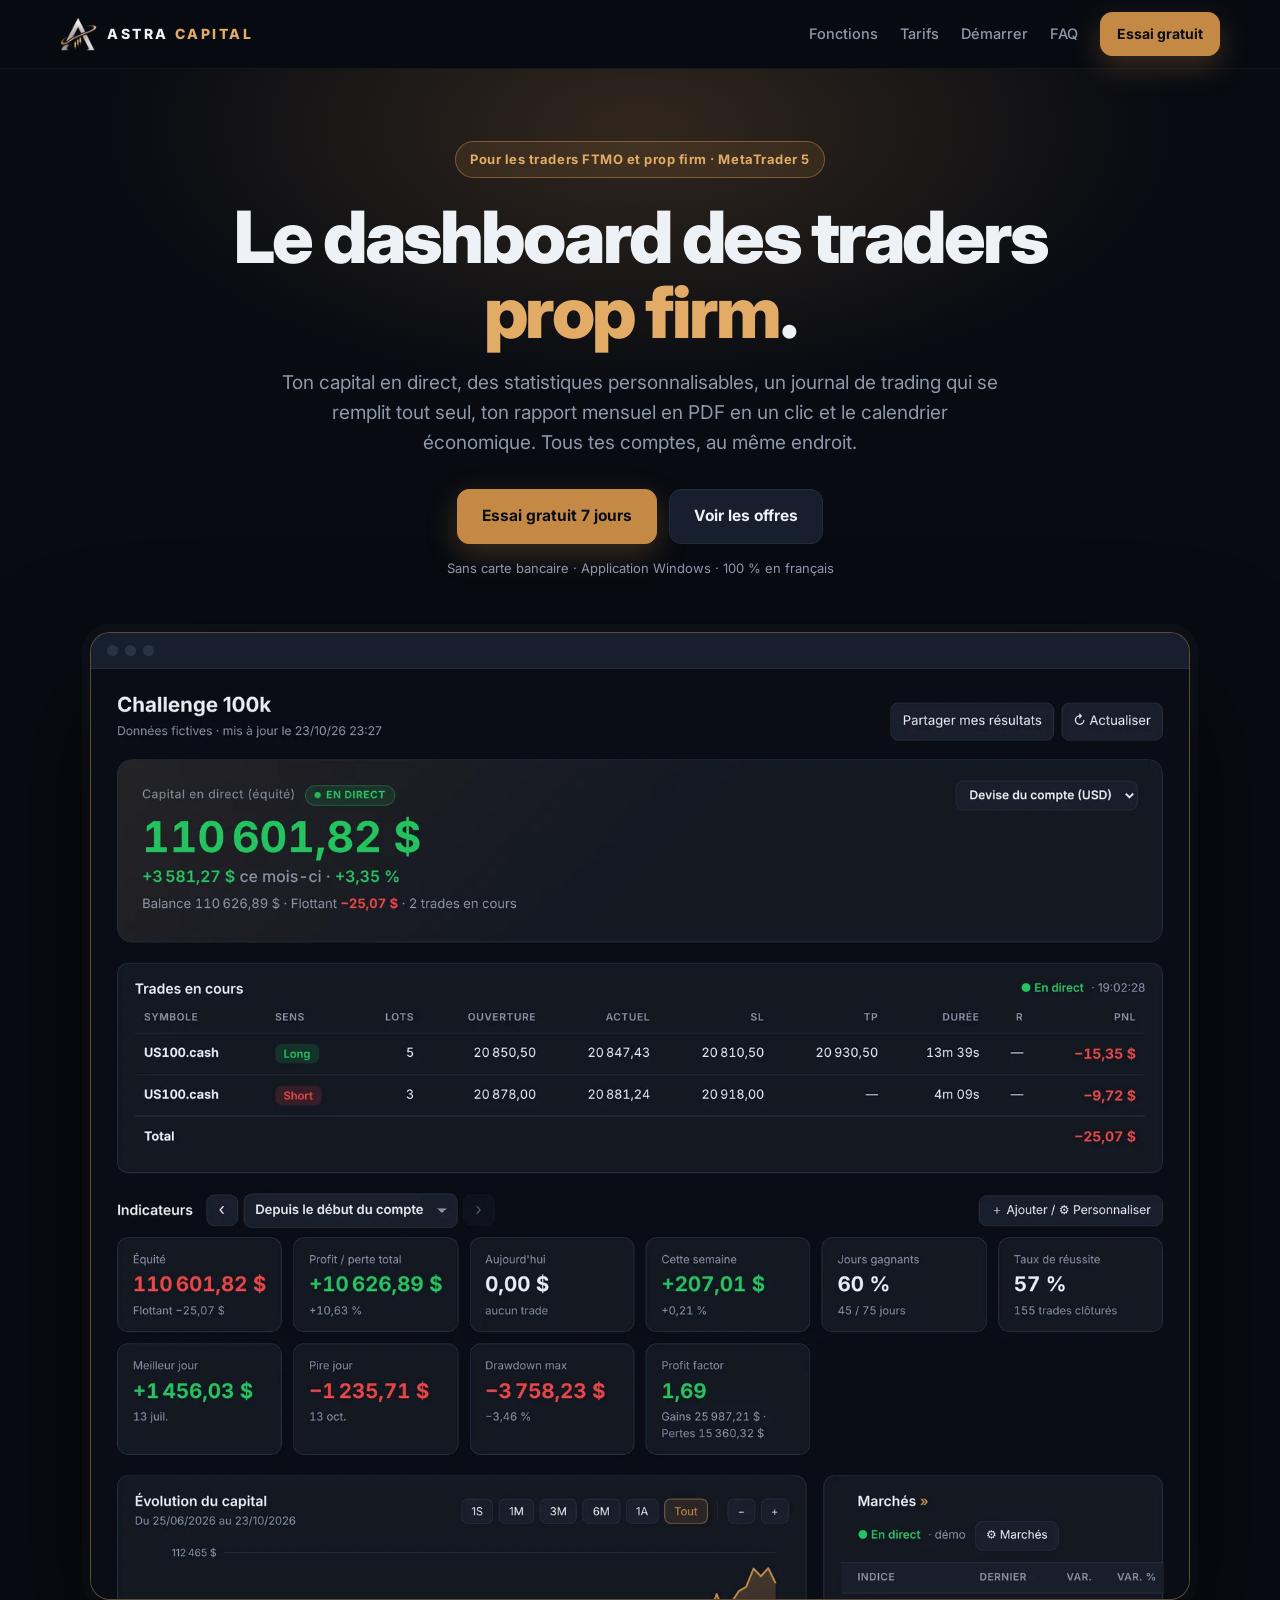
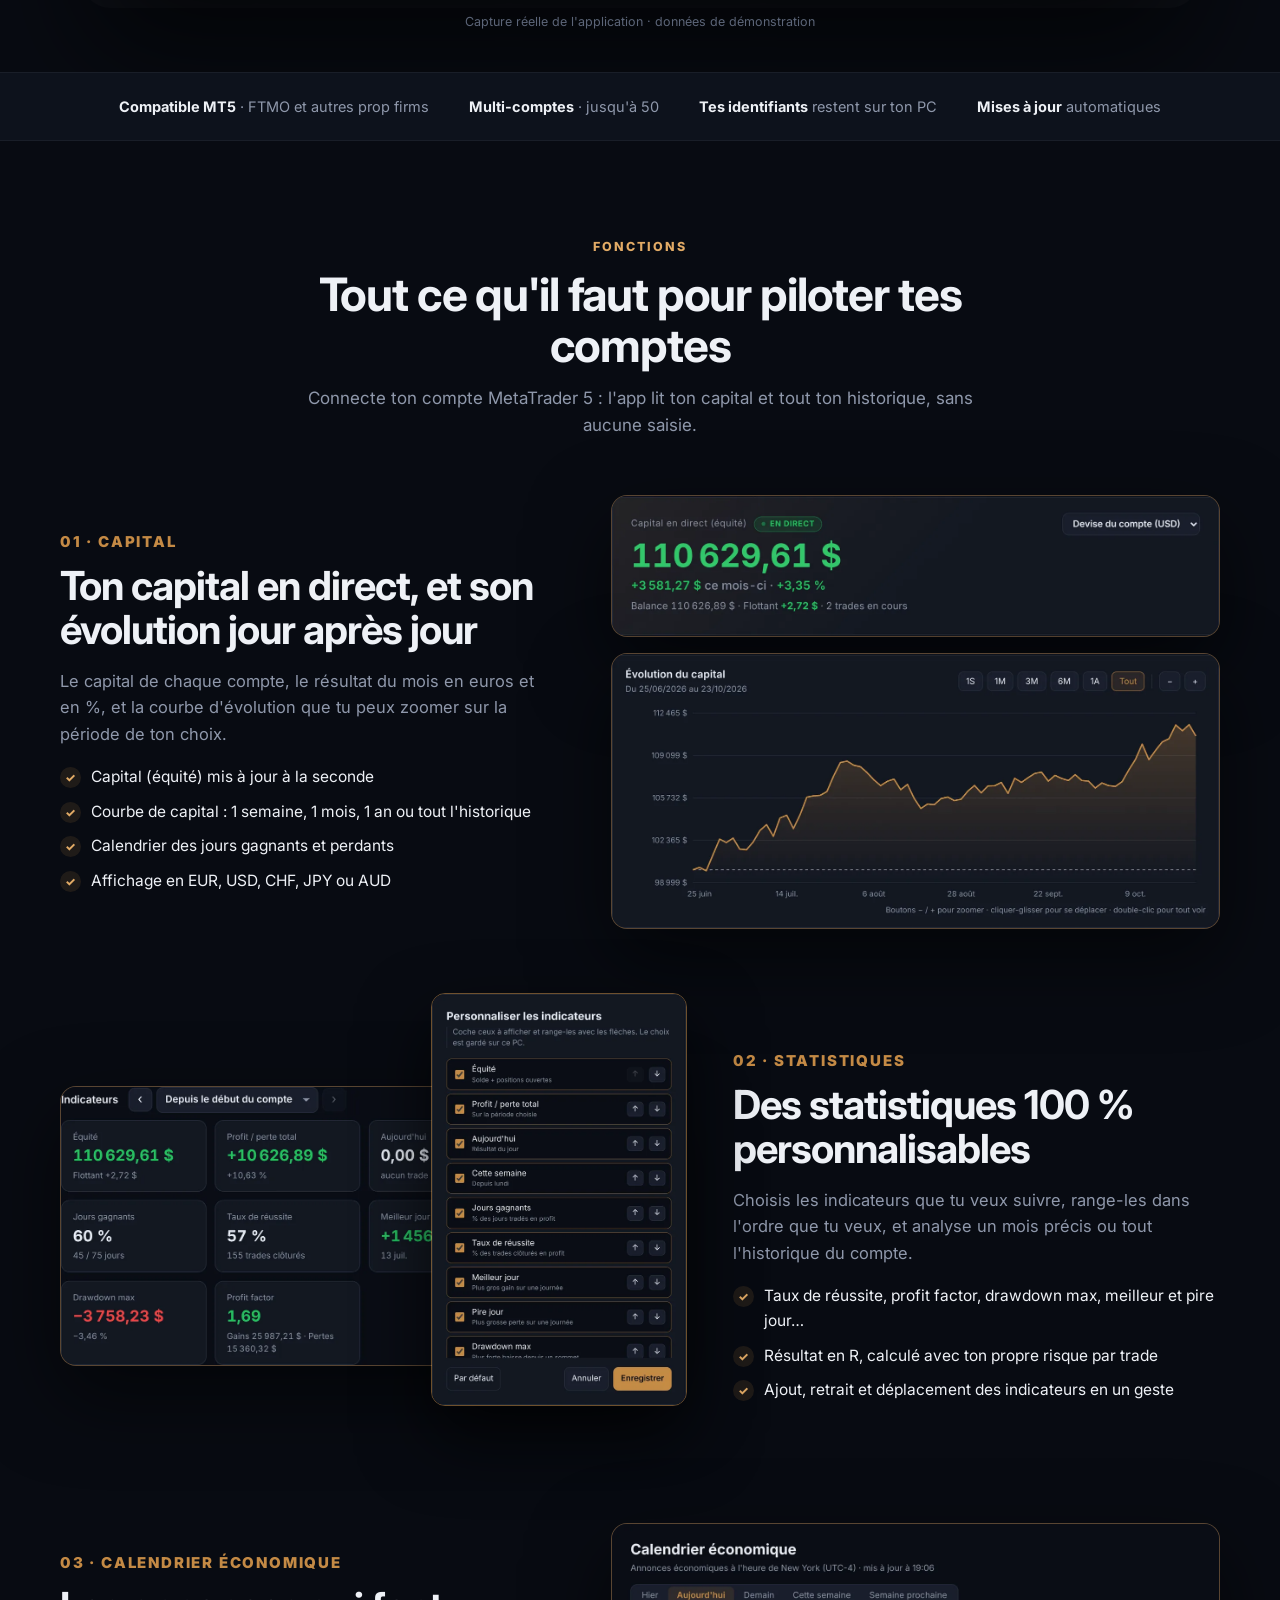
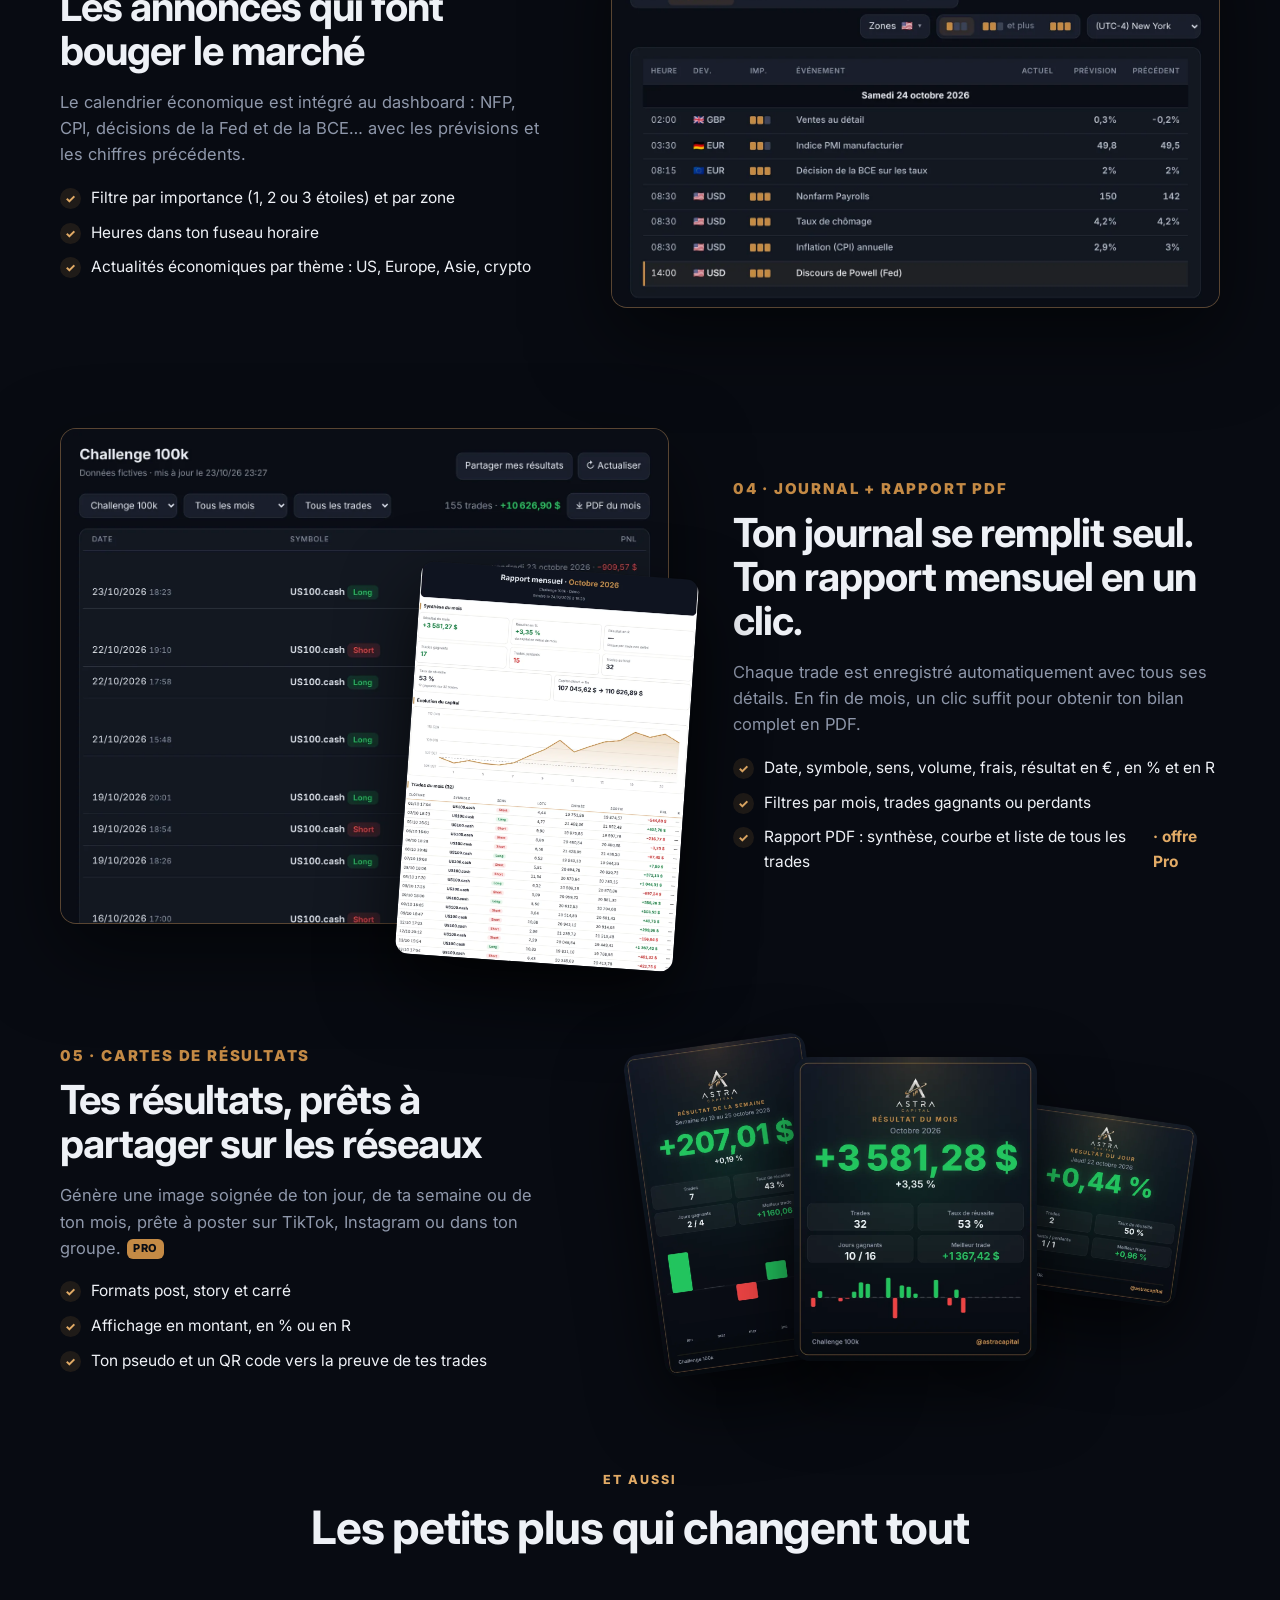
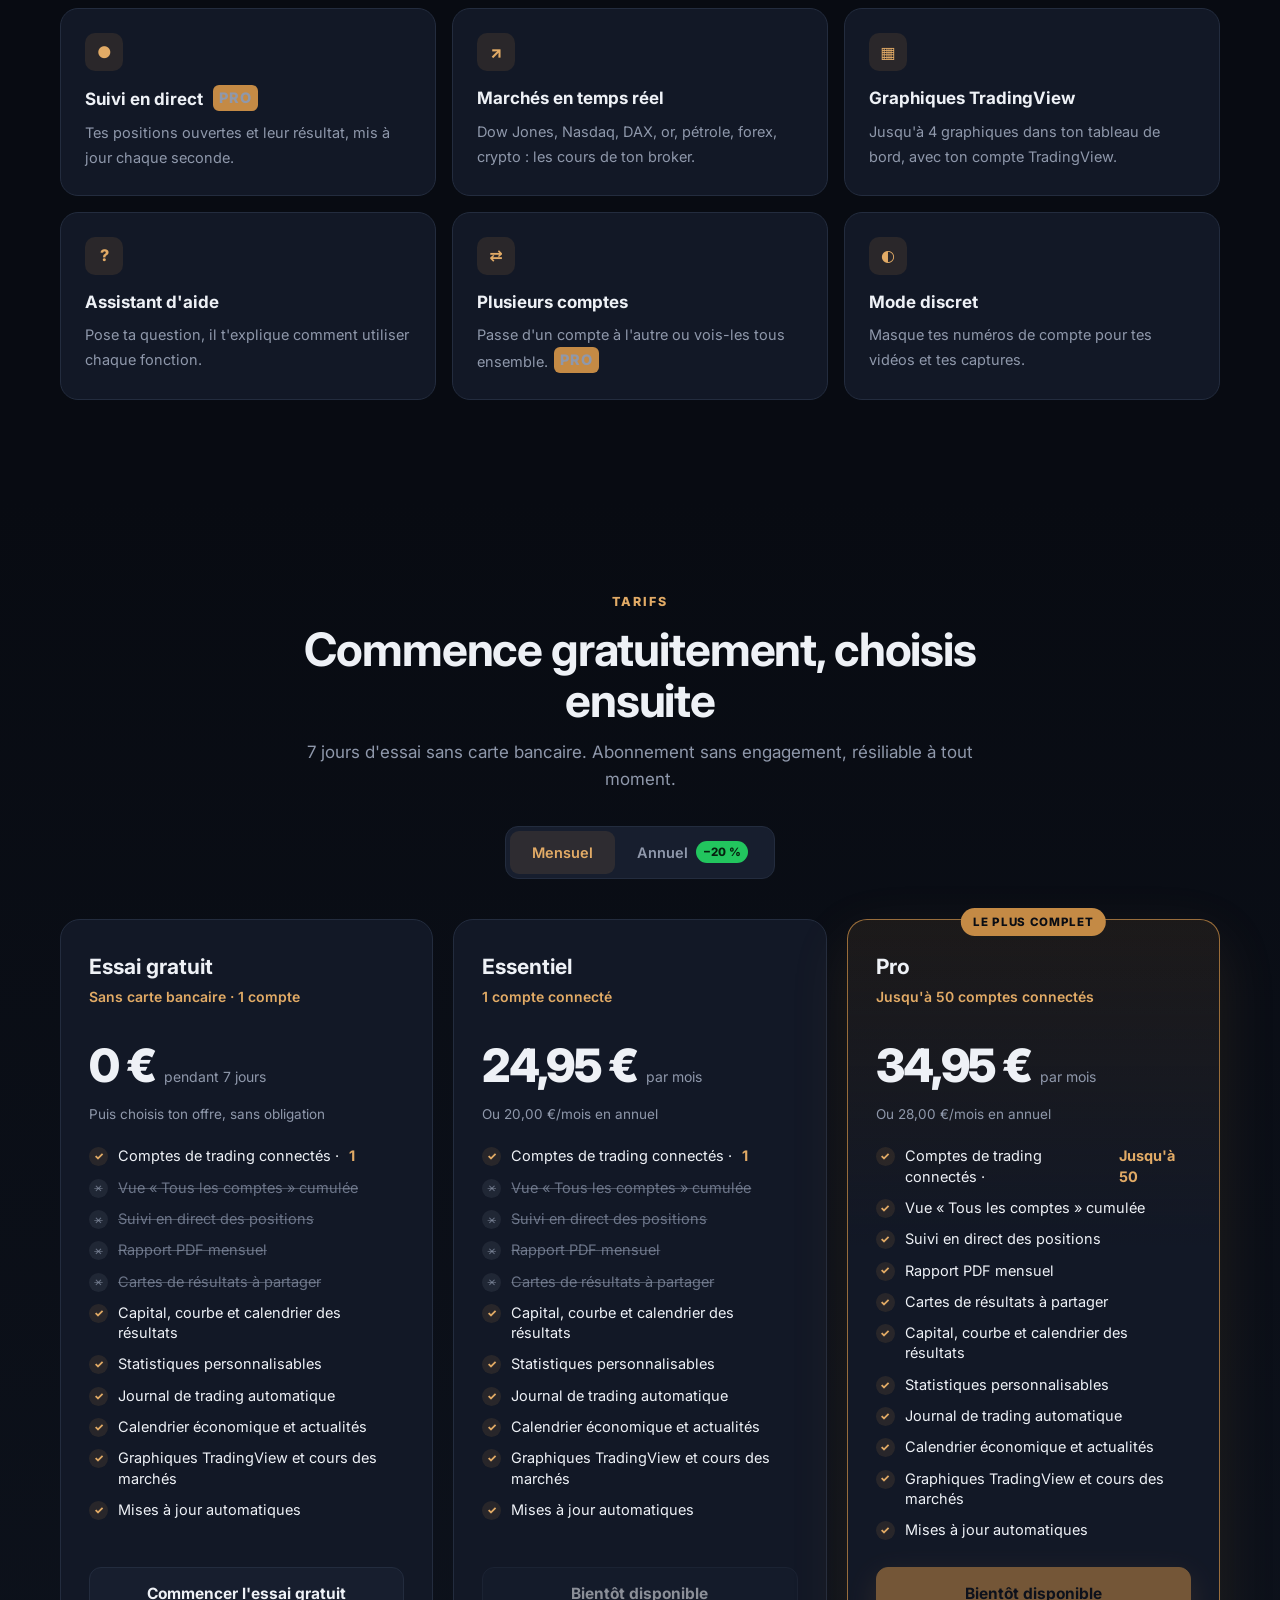
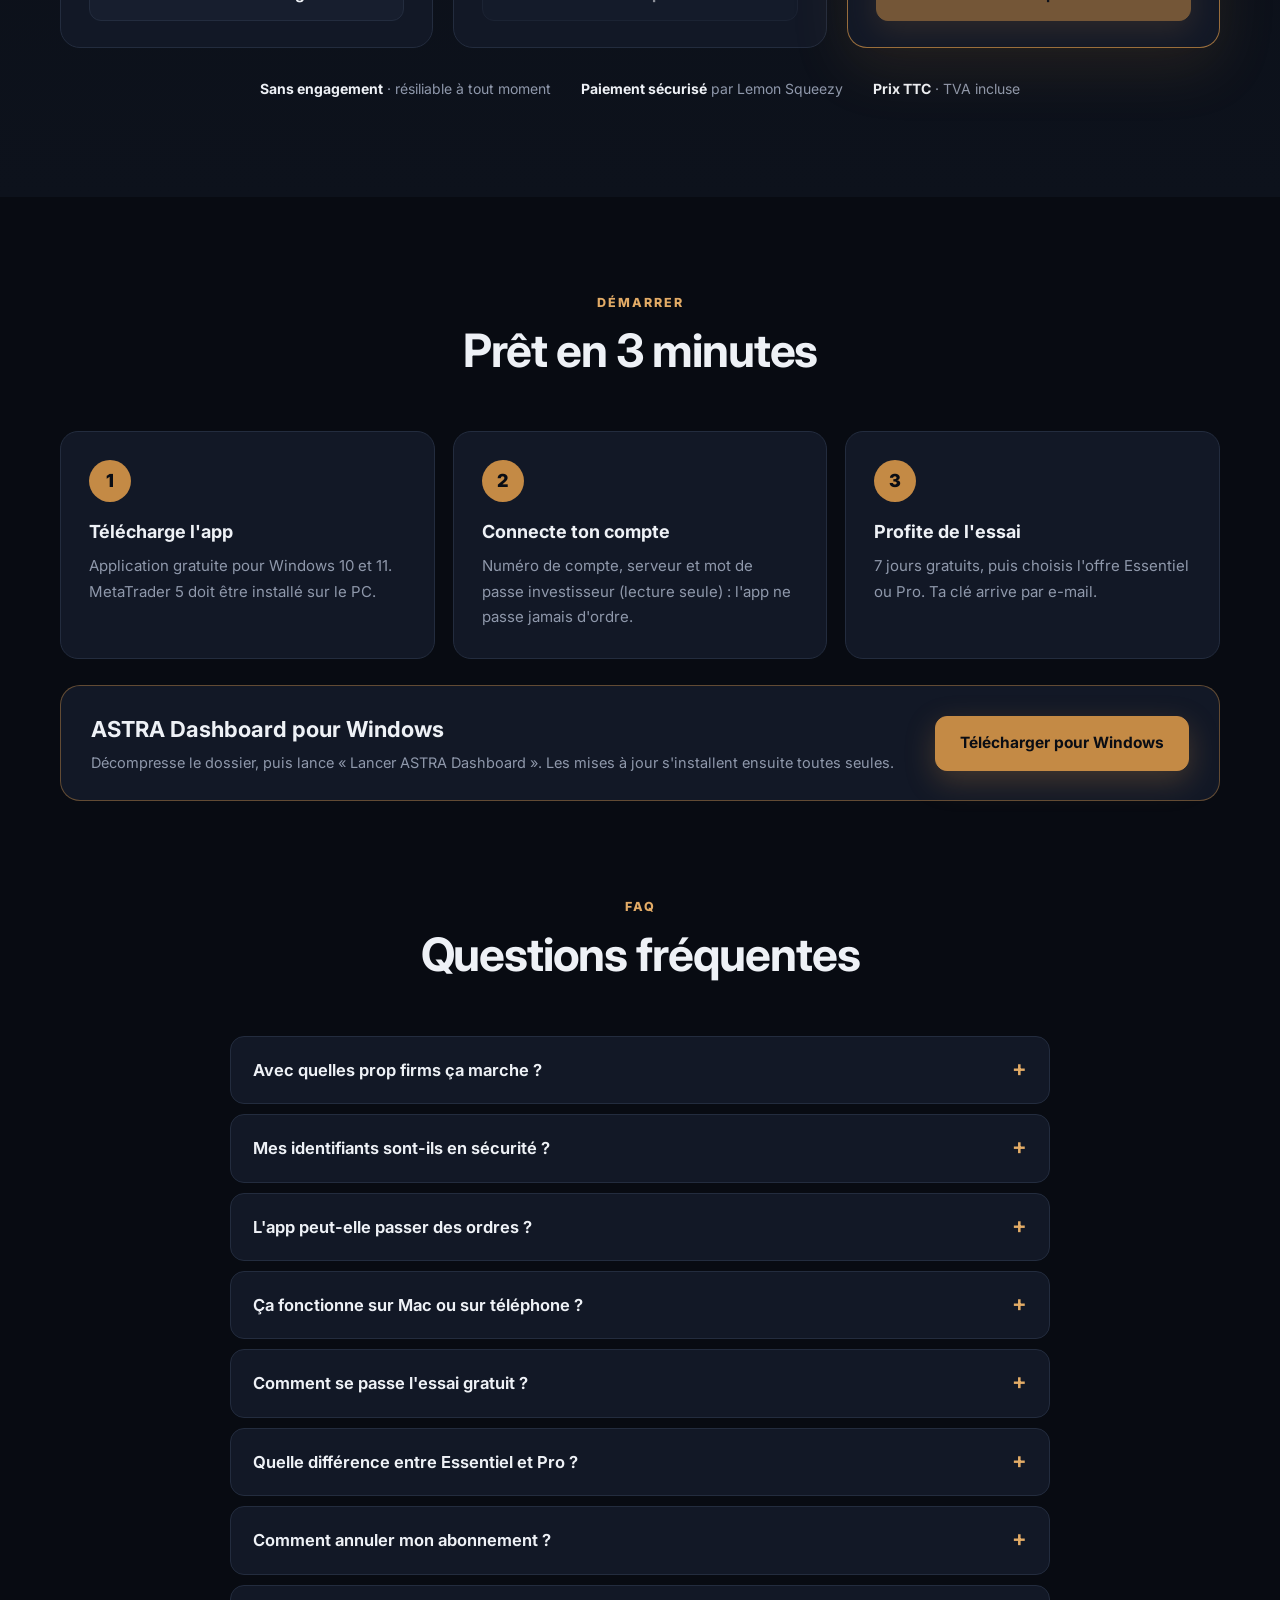
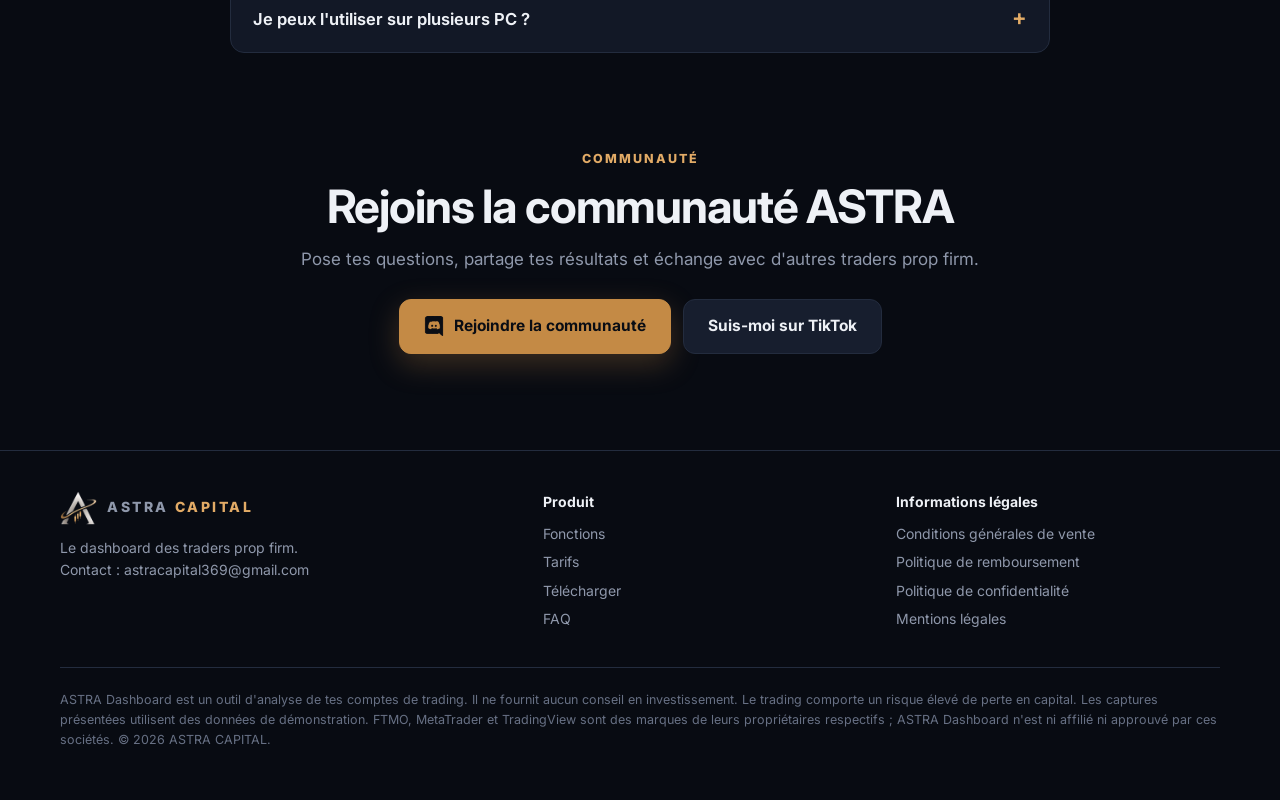
==== docs/index.html @ 02cd7b5c "Site : offres sélectionnables au toucher Co-Authored-By: Claude Opus 5.5 <noreply@anthropic.com> Cla" ====
<!doctype html>
<html lang="fr">
<head>
<meta charset="utf-8">
<meta name="viewport" content="width=device-width, initial-scale=1">
<title>ASTRA Dashboard · Le dashboard des traders prop firm</title>
<meta name="description" content="ASTRA Dashboard : capital en direct, statistiques personnalisables, journal de trading automatique, rapport PDF mensuel, calendrier économique et cartes de résultats à partager. Pour tes comptes FTMO et prop firms sur MetaTrader 5.">
<link rel="icon" href="img/favicon.png">
<link rel="preconnect" href="https://fonts.googleapis.com"><link rel="preconnect" href="https://fonts.gstatic.com" crossorigin>
<link href="https://fonts.googleapis.com/css2?family=Inter:wght@400;500;600;700;800;900&display=swap" rel="stylesheet">
<link rel="stylesheet" href="style.css">
<meta property="og:title" content="ASTRA Dashboard · Le dashboard des traders prop firm">
<meta property="og:description" content="Tous tes comptes prop firm, tes stats, ton journal et ton rapport PDF au même endroit. Essai gratuit 7 jours.">
<meta property="og:image" content="img/dashboard.webp">
</head>
<body>

<header class="nav"><div class="wrap">
  <a class="brand" href="#"><img src="img/logo-emblem.png" alt=""><div>ASTRA <span>CAPITAL</span></div></a>
  <nav><a href="#fonctions">Fonctions</a><a href="#tarifs">Tarifs</a><a href="#demarrer">Démarrer</a><a href="#faq">FAQ</a></nav>
  <a class="btn primary" href="#demarrer">Essai gratuit</a>
</div></header>

<main>
<div class="hero"><div class="wrap">
  <span class="pill">Pour les traders FTMO et prop firm · MetaTrader 5</span>
  <h1>Le dashboard des traders <span class="gold">prop firm</span>.</h1>
  <p class="lead">Ton capital en direct, des statistiques personnalisables, un journal de trading qui se remplit tout seul, ton rapport mensuel en PDF en un clic et le calendrier économique. Tous tes comptes, au même endroit.</p>
  <div class="ctas"><a class="btn primary" href="#demarrer">Essai gratuit 7 jours</a><a class="btn" href="#tarifs">Voir les offres</a></div>
  <div class="note">Sans carte bancaire · Application Windows · 100 % en français</div>
  <div class="shot"><div class="bar"><i></i><i></i><i></i></div><img src="img/dashboard.webp" alt="Tableau de bord ASTRA : capital en direct, trades en cours et indicateurs" width="1600" height="1355"></div>
  <div class="demo">Capture réelle de l'application · données de démonstration</div>
</div></div>

<div class="strip"><div class="wrap">
  <span><b>Compatible MT5</b> · FTMO et autres prop firms</span>
  <span><b>Multi-comptes</b> · jusqu'à 50</span>
  <span><b>Tes identifiants</b> restent sur ton PC</span>
  <span><b>Mises à jour</b> automatiques</span>
</div></div>

<section id="fonctions"><div class="wrap">
  <div class="sec-head"><div class="kicker">Fonctions</div><h2>Tout ce qu'il faut pour piloter tes comptes</h2>
    <p>Connecte ton compte MetaTrader 5 : l'app lit ton capital et tout ton historique, sans aucune saisie.</p></div>

  <div class="feat">
    <div class="txt"><div class="num">01 · CAPITAL</div><h3>Ton capital en direct, et son évolution jour après jour</h3>
      <p>Le capital de chaque compte, le résultat du mois en euros et en %, et la courbe d'évolution que tu peux zoomer sur la période de ton choix.</p>
      <ul><li>Capital (équité) mis à jour à la seconde</li><li>Courbe de capital : 1 semaine, 1 mois, 1 an ou tout l'historique</li><li>Calendrier des jours gagnants et perdants</li><li>Affichage en EUR, USD, CHF, JPY ou AUD</li></ul></div>
    <div class="vis"><div class="frame"><img src="img/capital.webp" alt="Capital en direct" loading="lazy"></div><div class="frame"><img src="img/courbe.webp" alt="Courbe d'évolution du capital" loading="lazy"></div></div>
  </div>

  <div class="feat rev">
    <div class="txt"><div class="num">02 · STATISTIQUES</div><h3>Des statistiques 100 % personnalisables</h3>
      <p>Choisis les indicateurs que tu veux suivre, range-les dans l'ordre que tu veux, et analyse un mois précis ou tout l'historique du compte.</p>
      <ul><li>Taux de réussite, profit factor, drawdown max, meilleur et pire jour…</li><li>Résultat en R, calculé avec ton propre risque par trade</li><li>Ajout, retrait et déplacement des indicateurs en un geste</li></ul></div>
    <div class="vis"><div class="frame"><img src="img/stats.webp" alt="Indicateurs du compte" loading="lazy"></div><div class="over"><img src="img/stats-perso.webp" alt="Personnalisation des indicateurs" loading="lazy"></div></div>
  </div>

  <div class="feat">
    <div class="txt"><div class="num">03 · CALENDRIER ÉCONOMIQUE</div><h3>Les annonces qui font bouger le marché</h3>
      <p>Le calendrier économique est intégré au dashboard : NFP, CPI, décisions de la Fed et de la BCE… avec les prévisions et les chiffres précédents.</p>
      <ul><li>Filtre par importance (1, 2 ou 3 étoiles) et par zone</li><li>Heures dans ton fuseau horaire</li><li>Actualités économiques par thème : US, Europe, Asie, crypto</li></ul></div>
    <div class="vis"><div class="frame"><img src="img/calendrier.webp" alt="Calendrier économique" loading="lazy"></div></div>
  </div>

  <div class="feat rev">
    <div class="txt"><div class="num">04 · JOURNAL + RAPPORT PDF</div><h3>Ton journal se remplit seul. Ton rapport mensuel en un clic.</h3>
      <p>Chaque trade est enregistré automatiquement avec tous ses détails. En fin de mois, un clic suffit pour obtenir ton bilan complet en PDF.</p>
      <ul><li>Date, symbole, sens, volume, frais, résultat en € , en % et en R</li><li>Filtres par mois, trades gagnants ou perdants</li><li>Rapport PDF : synthèse, courbe et liste de tous les trades <b class="gold">· offre Pro</b></li></ul></div>
    <div class="vis"><div class="frame"><img src="img/journal.webp" alt="Journal de trading" loading="lazy"></div><div class="over paper"><img src="img/rapport.webp" alt="Rapport mensuel PDF" loading="lazy"></div></div>
  </div>

  <div class="feat">
    <div class="txt"><div class="num">05 · CARTES DE RÉSULTATS</div><h3>Tes résultats, prêts à partager sur les réseaux</h3>
      <p>Génère une image soignée de ton jour, de ta semaine ou de ton mois, prête à poster sur TikTok, Instagram ou dans ton groupe.<span class="tag-pro">PRO</span></p>
      <ul><li>Formats post, story et carré</li><li>Affichage en montant, en % ou en R</li><li>Ton pseudo et un QR code vers la preuve de tes trades</li></ul></div>
    <div class="vis cards"><img class="c1" src="img/carte-story.webp" alt="Carte de résultats en story" loading="lazy"><img class="c2" src="img/carte-post.webp" alt="Carte de résultats du mois" loading="lazy"><img class="c3" src="img/carte-carre.webp" alt="Carte de résultats carrée" loading="lazy"></div>
  </div>
</div></section>

<section style="padding-top:0"><div class="wrap">
  <div class="sec-head"><div class="kicker">Et aussi</div><h2>Les petits plus qui changent tout</h2></div>
  <div class="more">
    <div><i>●</i><b>Suivi en direct <span class="tag-pro">PRO</span></b><span>Tes positions ouvertes et leur résultat, mis à jour chaque seconde.</span></div>
    <div><i>↗</i><b>Marchés en temps réel</b><span>Dow Jones, Nasdaq, DAX, or, pétrole, forex, crypto : les cours de ton broker.</span></div>
    <div><i>▦</i><b>Graphiques TradingView</b><span>Jusqu'à 4 graphiques dans ton tableau de bord, avec ton compte TradingView.</span></div>
    <div><i>?</i><b>Assistant d'aide</b><span>Pose ta question, il t'explique comment utiliser chaque fonction.</span></div>
    <div><i>⇄</i><b>Plusieurs comptes</b><span>Passe d'un compte à l'autre ou vois-les tous ensemble.<span class="tag-pro">PRO</span></span></div>
    <div><i>◐</i><b>Mode discret</b><span>Masque tes numéros de compte pour tes vidéos et tes captures.</span></div>
  </div>
</div></section>

<section id="tarifs"><div class="wrap">
  <div class="sec-head"><div class="kicker">Tarifs</div><h2>Commence gratuitement, choisis ensuite</h2><p>7 jours d'essai sans carte bancaire. Abonnement sans engagement, résiliable à tout moment.</p></div>
  <div class="billing"><div class="seg" id="billing"><button type="button" data-v="month" class="on">Mensuel</button><button type="button" data-v="year">Annuel <span class="save">−20 %</span></button></div></div>
  <div class="plans" id="plans"></div>
  <div class="trust"><span><b>Sans engagement</b> · résiliable à tout moment</span><span><b>Paiement sécurisé</b> par Lemon Squeezy</span><span><b>Prix TTC</b> · TVA incluse</span></div>
</div></section>

<section id="demarrer"><div class="wrap">
  <div class="sec-head"><div class="kicker">Démarrer</div><h2>Prêt en 3 minutes</h2></div>
  <div class="steps">
    <div><b>Télécharge l'app</b><span>Application gratuite pour Windows 10 et 11. MetaTrader 5 doit être installé sur le PC.</span></div>
    <div><b>Connecte ton compte</b><span>Numéro de compte, serveur et mot de passe investisseur (lecture seule) : l'app ne passe jamais d'ordre.</span></div>
    <div><b>Profite de l'essai</b><span>7 jours gratuits, puis choisis l'offre Essentiel ou Pro. Ta clé arrive par e-mail.</span></div>
  </div>
  <div class="dl">
    <div><h3>ASTRA Dashboard pour Windows</h3><p>Décompresse le dossier, puis lance « Lancer ASTRA Dashboard ». Les mises à jour s'installent ensuite toutes seules.</p></div>
    <a class="btn primary" href="https://github.com/collignonguillian-design/astra-dashboard/archive/refs/heads/main.zip">Télécharger pour Windows</a>
  </div>
</div></section>

<section id="faq" style="padding-top:0"><div class="wrap">
  <div class="sec-head"><div class="kicker">FAQ</div><h2>Questions fréquentes</h2></div>
  <div class="faq">
    <details><summary>Avec quelles prop firms ça marche ?</summary><p>Avec tous les comptes MetaTrader 5 : FTMO et les autres prop firms ou brokers qui utilisent MT5. Il suffit du numéro de compte, du serveur et du mot de passe.</p></details>
    <details><summary>Mes identifiants sont-ils en sécurité ?</summary><p>Oui. Tout reste sur ton PC : les mots de passe mémorisés sont rangés dans le Gestionnaire d'identification de Windows et ne sont envoyés à aucun serveur. Le mot de passe investisseur suffit, il ne permet que la lecture.</p></details>
    <details><summary>L'app peut-elle passer des ordres ?</summary><p>Non. ASTRA Dashboard lit seulement ton capital et ton historique pour les analyser. Elle ne passe, ne modifie et ne ferme jamais aucune position.</p></details>
    <details><summary>Ça fonctionne sur Mac ou sur téléphone ?</summary><p>Pour l'instant, l'application fonctionne sur Windows 10 et 11, avec MetaTrader 5 installé.</p></details>
    <details><summary>Comment se passe l'essai gratuit ?</summary><p>Tu installes l'app et tu cliques sur « Commencer l'essai gratuit » : 7 jours d'accès, sans carte bancaire. À la fin de l'essai, tu choisis une offre pour continuer.</p></details>
    <details><summary>Quelle différence entre Essentiel et Pro ?</summary><p>Essentiel permet de connecter 1 compte. Pro permet jusqu'à 50 comptes et ajoute la vue « tous les comptes », le suivi en direct des positions, le rapport PDF mensuel et les cartes de résultats à partager.</p></details>
    <details><summary>Comment annuler mon abonnement ?</summary><p>Depuis la page Tarification de l'app (« Gérer mon abonnement ») ou depuis le lien reçu par e-mail. Sans engagement : l'accès reste ouvert jusqu'à la fin de la période payée.</p></details>
    <details><summary>Je peux l'utiliser sur plusieurs PC ?</summary><p>Oui, ta clé fonctionne sur 2 PC. Tu peux aussi la retirer d'un PC pour l'utiliser sur un autre.</p></details>
  </div>
</div></section>

<section class="community" style="padding-top:0"><div class="wrap">
  <div class="sec-head" style="margin-bottom:0"><div class="kicker">Communauté</div><h2>Rejoins la communauté ASTRA</h2><p>Pose tes questions, partage tes résultats et échange avec d'autres traders prop firm.</p></div>
  <div class="row">
    <a class="btn primary" href="https://discord.gg/YSep3qMT9" target="_blank" rel="noopener"><img src="img/discord-dark.png" alt="">Rejoindre la communauté</a>
    <a class="btn" href="https://www.tiktok.com/@astracapital1" target="_blank" rel="noopener">Suis-moi sur TikTok</a>
  </div>
</div></section>
</main>

<footer><div class="wrap">
  <div><a class="brand" href="#" style="margin:0 0 12px"><img src="img/logo-emblem.png" alt=""><div>ASTRA <span>CAPITAL</span></div></a>
    Le dashboard des traders prop firm.<br>Contact : <a href="mailto:astracapital369@gmail.com" style="display:inline">astracapital369@gmail.com</a></div>
  <div><b>Produit</b><a href="#fonctions">Fonctions</a><a href="#tarifs">Tarifs</a><a href="#demarrer">Télécharger</a><a href="#faq">FAQ</a></div>
  <div><b>Informations légales</b><a href="conditions.html">Conditions générales de vente</a><a href="remboursement.html">Politique de remboursement</a><a href="confidentialite.html">Politique de confidentialité</a><a href="mentions-legales.html">Mentions légales</a></div>
  <div class="risk">ASTRA Dashboard est un outil d'analyse de tes comptes de trading. Il ne fournit aucun conseil en investissement. Le trading comporte un risque élevé de perte en capital. Les captures présentées utilisent des données de démonstration. FTMO, MetaTrader et TradingView sont des marques de leurs propriétaires respectifs ; ASTRA Dashboard n'est ni affilié ni approuvé par ces sociétés. © 2026 ASTRA CAPITAL.</div>
</div></footer>

<script>
// Liens de paiement Lemon Squeezy : à remplir dès qu'ils sont créés
const CHECKOUT = { essentiel: { month: '', year: '' }, pro: { month: '', year: '' } };
const PLANS = [
  { id: 'essai', name: 'Essai gratuit', acc: 'Sans carte bancaire · 1 compte', month: ['0 €', 'pendant 7 jours'], bill: 'Puis choisis ton offre, sans obligation' },
  { id: 'essentiel', name: 'Essentiel', acc: '1 compte connecté', month: ['24,95 €', 'par mois'], year: ['20,00 €', 'par mois', '24,95 €', '239,95 €'] },
  { id: 'pro', name: 'Pro', acc: "Jusqu'à 50 comptes connectés", badge: 'LE PLUS COMPLET', month: ['34,95 €', 'par mois'], year: ['28,00 €', 'par mois', '34,95 €', '335,95 €'] },
];
const FEATS = [
  ['Comptes de trading connectés', '1', '1', "Jusqu'à 50"],
  ['Vue « Tous les comptes » cumulée', 0, 0, 1],
  ['Suivi en direct des positions', 0, 0, 1],
  ['Rapport PDF mensuel', 0, 0, 1],
  ['Cartes de résultats à partager', 0, 0, 1],
  ['Capital, courbe et calendrier des résultats', 1, 1, 1],
  ['Statistiques personnalisables', 1, 1, 1],
  ['Journal de trading automatique', 1, 1, 1],
  ['Calendrier économique et actualités', 1, 1, 1],
  ['Graphiques TradingView et cours des marchés', 1, 1, 1],
  ['Mises à jour automatiques', 1, 1, 1],
];
let billing = 'month', sel = 'pro';
function render() {
  const box = document.getElementById('plans'); box.innerHTML = '';
  PLANS.forEach((p, i) => {
    const yr = billing === 'year' && p.year, pr = yr ? p.year : p.month;
    const on = p.id === sel;
    const c = document.createElement('div'); c.className = 'plan' + (on ? ' best' : ''); c.tabIndex = 0; c.setAttribute('role', 'radio'); c.setAttribute('aria-checked', on);
    c.onclick = e => { if (!e.target.closest('a') && sel !== p.id) { sel = p.id; render(); } };
    c.onkeydown = e => { if (e.key === 'Enter' || e.key === ' ') { e.preventDefault(); sel = p.id; render(); } };
    let h = (p.badge ? `<div class="badge">${p.badge}</div>` : '') + `<h3>${p.name}</h3><div class="acc">${p.acc}</div>`;
    h += `<div class="price">${yr ? `<s>${pr[2]}</s>` : ''}<b>${pr[0]}</b><span>${pr[1]}</span></div>`;
    h += `<div class="bill">${yr ? `Facturé ${pr[3]} par an · <b>−20 %</b>` : p.bill || (p.year ? `Ou ${p.year[0]}/mois en annuel` : '')}</div><ul>`;
    for (const f of FEATS) { const v = f[i + 1]; h += `<li class="${v ? '' : 'no'}">${f[0]}${typeof v === 'string' ? ` · <b style="color:var(--gold2)">${v}</b>` : ''}</li>`; }
    h += '</ul>';
    if (p.id === 'essai') h += `<a class="btn${on ? ' primary' : ''}" href="#demarrer">Commencer l'essai gratuit</a>`;
    else { const url = CHECKOUT[p.id][billing]; h += url ? `<a class="btn${on ? ' primary' : ''}" href="${url}">S'abonner</a>` : `<a class="btn${on ? ' primary' : ''}" aria-disabled="true">Bientôt disponible</a>`; }
    c.innerHTML = h; box.appendChild(c);
  });
}
document.querySelectorAll('#billing button').forEach(b => b.onclick = () => {
  billing = b.dataset.v; document.querySelectorAll('#billing button').forEach(x => x.classList.toggle('on', x === b)); render();
});
render();
</script>
</body>
</html>
---- docs/style.css ----
:root {
  --bg: #080b12; --bg2: #0d121c; --panel: #121826; --panel2: #171e2e; --line: #232c3e;
  --fg: #eef1f6; --muted: #8f98ab; --gold: #c48a45; --gold2: #e2ab66; --gold-soft: rgba(196,138,69,.13);
  --win: #22c55e; --loss: #ef4444; --r: 18px;
}
* { box-sizing: border-box; }
html { scroll-behavior: smooth; }
body { margin: 0; background: var(--bg); color: var(--fg); font: 16px/1.6 "Inter", "Segoe UI", system-ui, -apple-system, sans-serif; -webkit-font-smoothing: antialiased; }
a { color: inherit; }
img { max-width: 100%; height: auto; display: block; }
.wrap { width: min(1160px, 100% - 32px); margin: 0 auto; }
.gold { color: var(--gold2); }
.btn { display: inline-flex; align-items: center; justify-content: center; gap: 10px; padding: 14px 24px; border-radius: 12px; font-weight: 700; font-size: 15.5px;
  text-decoration: none; border: 1px solid var(--line); background: var(--panel2); color: var(--fg); cursor: pointer; transition: transform .15s, border-color .15s, box-shadow .15s; }
.btn:hover { transform: translateY(-1px); border-color: rgba(196,138,69,.6); }
.btn.primary { background: var(--gold); border-color: var(--gold); color: #0a0d14; box-shadow: 0 10px 30px rgba(196,138,69,.28); }
.btn.primary:hover { box-shadow: 0 14px 40px rgba(196,138,69,.4); }
.btn[aria-disabled="true"] { opacity: .55; pointer-events: none; }
.btn img { width: 20px; height: 20px; }

/* navigation */
.nav { position: sticky; top: 0; z-index: 20; background: rgba(8,11,18,.82); backdrop-filter: blur(14px); border-bottom: 1px solid rgba(255,255,255,.05); }
.nav .wrap { display: flex; align-items: center; gap: 22px; height: 68px; }
.brand { display: flex; align-items: center; gap: 10px; text-decoration: none; font-weight: 800; letter-spacing: .18em; font-size: 14px; }
.brand img { height: 34px; }
.brand span { color: var(--gold2); }
.nav nav { display: flex; gap: 22px; margin-left: auto; }
.nav nav a { text-decoration: none; color: var(--muted); font-size: 14.5px; font-weight: 500; }
.nav nav a:hover { color: var(--fg); }
.nav .btn { padding: 10px 16px; font-size: 14px; }

/* héros */
.hero { position: relative; padding: 72px 0 40px; overflow: hidden; }
.hero::before { content: ''; position: absolute; inset: -20% -10% auto; height: 760px; background: radial-gradient(closest-side, rgba(196,138,69,.22), transparent 70%); pointer-events: none; }
.hero .wrap { position: relative; text-align: center; }
.pill { display: inline-flex; gap: 8px; align-items: center; padding: 7px 14px; border-radius: 999px; border: 1px solid rgba(196,138,69,.5); background: var(--gold-soft);
  color: var(--gold2); font-size: 13px; font-weight: 700; letter-spacing: .04em; }
.hero h1 { font-size: clamp(38px, 6.2vw, 72px); line-height: 1.04; letter-spacing: -.035em; margin: 22px auto 18px; max-width: 900px; font-weight: 850; }
.hero p.lead { font-size: clamp(16px, 2vw, 19px); color: var(--muted); max-width: 720px; margin: 0 auto 30px; }
.hero .ctas { display: flex; gap: 12px; justify-content: center; flex-wrap: wrap; }
.hero .note { color: var(--muted); font-size: 13px; margin-top: 14px; }
.shot { margin: 54px auto 0; max-width: 1100px; border-radius: 20px; border: 1px solid rgba(196,138,69,.45); background: var(--panel); overflow: hidden;
  box-shadow: 0 50px 120px rgba(0,0,0,.65), 0 0 0 8px rgba(255,255,255,.025); }
.shot .bar { display: flex; gap: 7px; padding: 12px 16px; border-bottom: 1px solid var(--line); background: var(--panel2); }
.shot .bar i { width: 11px; height: 11px; border-radius: 50%; background: #2a3346; }
.demo { color: #5c6578; font-size: 12.5px; text-align: center; margin-top: 12px; }

/* bandeau d'arguments */
.strip { border-top: 1px solid rgba(255,255,255,.05); border-bottom: 1px solid rgba(255,255,255,.05); background: var(--bg2); }
.strip .wrap { display: flex; justify-content: center; gap: 14px 40px; flex-wrap: wrap; padding: 22px 0; color: var(--muted); font-size: 14.5px; }
.strip b { color: var(--fg); }

/* sections */
section { padding: 96px 0; }
.sec-head { text-align: center; max-width: 720px; margin: 0 auto 56px; }
.kicker { color: var(--gold2); font-weight: 800; letter-spacing: .16em; font-size: 12.5px; text-transform: uppercase; }
.sec-head h2, .feat h3 { letter-spacing: -.025em; }
.sec-head h2 { font-size: clamp(30px, 4.2vw, 46px); line-height: 1.1; margin: 12px 0 14px; }
.sec-head p { color: var(--muted); margin: 0; font-size: 17px; }

.feat { display: grid; grid-template-columns: 1fr 1.25fr; gap: 64px; align-items: center; margin-bottom: 120px; }
.feat:last-child { margin-bottom: 0; }
.feat.rev { grid-template-columns: 1.25fr 1fr; }
.feat.rev .txt { order: 2; }
.feat .num { font-weight: 850; color: var(--gold); font-size: 15px; letter-spacing: .12em; }
.feat h3 { font-size: clamp(28px, 3.4vw, 40px); line-height: 1.1; margin: 10px 0 16px; }
.feat p { color: var(--muted); font-size: 16.5px; margin: 0 0 18px; }
.feat ul { list-style: none; padding: 0; margin: 0; display: grid; gap: 10px; }
.feat li { display: flex; gap: 10px; font-size: 15.5px; }
.feat li::before { content: '✓'; flex: none; width: 21px; height: 21px; border-radius: 50%; background: var(--gold-soft); color: var(--gold2); font-size: 12px; font-weight: 800; display: grid; place-items: center; margin-top: 2px; }
.tag-pro { display: inline-block; margin-left: 6px; font-size: 11px; font-weight: 800; letter-spacing: .06em; color: #0a0d14; background: var(--gold); border-radius: 6px; padding: 1px 6px; vertical-align: 2px; }
.vis { position: relative; }
.frame { border-radius: 16px; border: 1px solid rgba(196,138,69,.4); overflow: hidden; background: var(--panel); box-shadow: 0 30px 80px rgba(0,0,0,.55); }
.frame + .frame { margin-top: 16px; }
.over { position: absolute; right: -18px; bottom: -40px; width: 42%; border-radius: 14px; border: 1px solid rgba(196,138,69,.55); box-shadow: 0 30px 70px rgba(0,0,0,.7); overflow: hidden; }
.over.paper { width: 46%; border-color: rgba(0,0,0,.2); transform: rotate(4deg); }
.cards { display: flex; justify-content: center; align-items: center; gap: 0; }
.cards img { border-radius: 16px; box-shadow: 0 30px 70px rgba(0,0,0,.65); }
.cards .c1 { width: 30%; transform: rotate(-8deg) translateX(18%); }
.cards .c2 { width: 40%; position: relative; z-index: 2; }
.cards .c3 { width: 30%; transform: rotate(8deg) translateX(-18%); }

.more { display: grid; grid-template-columns: repeat(3, 1fr); gap: 16px; }
.more div { background: var(--panel); border: 1px solid var(--line); border-radius: var(--r); padding: 24px; }
.more b { display: block; font-size: 17px; margin-bottom: 6px; }
.more span { color: var(--muted); font-size: 14.5px; }
.more i { font-style: normal; display: inline-grid; place-items: center; width: 38px; height: 38px; border-radius: 10px; background: var(--gold-soft); color: var(--gold2); font-weight: 800; margin-bottom: 14px; }

/* tarifs */
#tarifs { background: linear-gradient(180deg, var(--bg), var(--bg2)); }
.billing { display: flex; justify-content: center; margin: -24px 0 40px; }
.seg { display: inline-flex; background: var(--panel2); border: 1px solid var(--line); border-radius: 13px; padding: 4px; }
.seg button { background: none; border: none; color: var(--muted); padding: 10px 22px; border-radius: 9px; font: inherit; font-size: 14.5px; font-weight: 600; cursor: pointer; display: inline-flex; gap: 8px; align-items: center; }
.seg button.on { background: var(--gold-soft); color: var(--gold2); }
.save { background: var(--win); color: #06210f; font-size: 11.5px; font-weight: 800; padding: 2px 7px; border-radius: 999px; }
.plans { display: grid; grid-template-columns: repeat(3, 1fr); gap: 20px; align-items: stretch; }
.plan { cursor: pointer; transition: border-color .15s, background .15s, transform .15s; -webkit-tap-highlight-color: transparent;
  position: relative; background: var(--panel); border: 1px solid var(--line); border-radius: 20px; padding: 30px 28px 26px; display: flex; flex-direction: column; }
.plan:not(.best):hover { border-color: rgba(196,138,69,.4); transform: translateY(-2px); }
.plan:focus-visible { outline: 2px solid var(--gold); outline-offset: 3px; }
.plan.best { border-color: rgba(196,138,69,.75); background: linear-gradient(180deg, rgba(196,138,69,.10), var(--panel) 45%); box-shadow: 0 20px 60px rgba(196,138,69,.12); }
.badge { position: absolute; top: -12px; left: 50%; transform: translateX(-50%); background: var(--gold); color: #0a0d14; font-size: 11.5px; font-weight: 800; letter-spacing: .06em; padding: 5px 12px; border-radius: 999px; white-space: nowrap; }
.plan h3 { margin: 0; font-size: 21px; }
.plan .acc { color: var(--gold2); font-size: 14px; font-weight: 600; margin-top: 3px; }
.price { display: flex; align-items: baseline; gap: 8px; margin: 20px 0 2px; flex-wrap: wrap; }
.price b { font-size: 46px; font-weight: 850; letter-spacing: -.03em; }
.price s { color: var(--muted); font-size: 18px; font-weight: 600; }
.price span { color: var(--muted); font-size: 14px; }
.bill { color: var(--muted); font-size: 13.5px; min-height: 22px; }
.bill b { color: var(--win); }
.plan ul { list-style: none; padding: 0; margin: 20px 0 26px; display: grid; gap: 11px; flex: 1; align-content: start; }
.plan li { display: flex; gap: 10px; font-size: 14.5px; line-height: 1.4; }
.plan li::before { content: '✓'; flex: none; width: 19px; height: 19px; border-radius: 50%; background: var(--gold-soft); color: var(--gold2); font-size: 11px; font-weight: 800; display: grid; place-items: center; margin-top: 1px; }
.plan li.no { color: #6b7488; text-decoration: line-through; text-decoration-color: rgba(138,147,166,.5); }
.plan li.no::before { content: '✕'; background: rgba(138,147,166,.12); color: #6b7487; font-size: 10px; }
.plan .btn { width: 100%; }
.trust { display: flex; justify-content: center; gap: 12px 30px; flex-wrap: wrap; color: var(--muted); font-size: 14px; margin-top: 30px; }
.trust b { color: var(--fg); }

/* étapes */
.steps { display: grid; grid-template-columns: repeat(3, 1fr); gap: 18px; counter-reset: s; }
.steps div { background: var(--panel); border: 1px solid var(--line); border-radius: var(--r); padding: 28px; counter-increment: s; }
.steps div::before { content: counter(s); display: grid; place-items: center; width: 42px; height: 42px; border-radius: 50%; background: var(--gold); color: #0a0d14; font-weight: 850; font-size: 18px; margin-bottom: 16px; }
.steps b { display: block; font-size: 18px; margin-bottom: 6px; }
.steps span { color: var(--muted); font-size: 15px; }
.dl { margin-top: 26px; display: flex; flex-wrap: wrap; align-items: center; justify-content: space-between; gap: 18px; background: var(--panel); border: 1px solid rgba(196,138,69,.45); border-radius: 20px; padding: 26px 30px; }
.dl h3 { margin: 0 0 4px; font-size: 22px; }
.dl p { margin: 0; color: var(--muted); font-size: 14.5px; }

/* FAQ */
.faq { max-width: 820px; margin: 0 auto; display: grid; gap: 10px; }
.faq details { background: var(--panel); border: 1px solid var(--line); border-radius: 14px; padding: 4px 22px; }
.faq summary { cursor: pointer; list-style: none; padding: 16px 0; font-weight: 650; font-size: 16.5px; display: flex; justify-content: space-between; gap: 16px; }
.faq summary::-webkit-details-marker { display: none; }
.faq summary::after { content: '+'; color: var(--gold2); font-size: 22px; line-height: 1; }
.faq details[open] summary::after { content: '−'; }
.faq details p { margin: 0 0 18px; color: var(--muted); }

/* communauté + pied */
.community { text-align: center; }
.community .row { display: flex; gap: 12px; justify-content: center; flex-wrap: wrap; margin-top: 26px; }
footer { border-top: 1px solid var(--line); padding: 40px 0 50px; color: var(--muted); font-size: 14px; }
footer .wrap { display: grid; grid-template-columns: 1.4fr 1fr 1fr; gap: 30px; }
footer b { color: var(--fg); display: block; margin-bottom: 10px; }
footer a { display: block; text-decoration: none; margin: 6px 0; }
footer a:hover { color: var(--fg); }
footer .risk { grid-column: 1 / -1; font-size: 12.5px; color: #677084; border-top: 1px solid var(--line); padding-top: 22px; }

/* pages légales */
.legal { max-width: 820px; margin: 0 auto; padding: 60px 0 90px; }
.legal h1 { font-size: clamp(30px, 4vw, 42px); letter-spacing: -.02em; margin: 0 0 6px; }
.legal .upd { color: var(--muted); font-size: 14px; margin-bottom: 36px; }
.legal h2 { font-size: 21px; margin: 34px 0 10px; color: var(--gold2); }
.legal p, .legal li { color: #c3c9d6; }
.legal a { color: var(--gold2); }

@media (max-width: 980px) {
  .feat, .feat.rev { grid-template-columns: 1fr; gap: 34px; margin-bottom: 90px; }
  .feat.rev .txt { order: 0; }
  .plans, .more, .steps { grid-template-columns: 1fr; }
  .plans { max-width: 480px; margin: 0 auto; }
  footer .wrap { grid-template-columns: 1fr; }
  .over { right: 0; bottom: -24px; }
}
@media (max-width: 720px) {
  .nav nav { display: none; }
  .nav .btn { margin-left: auto; }
  section { padding: 70px 0; }
  .hero { padding-top: 48px; }
}
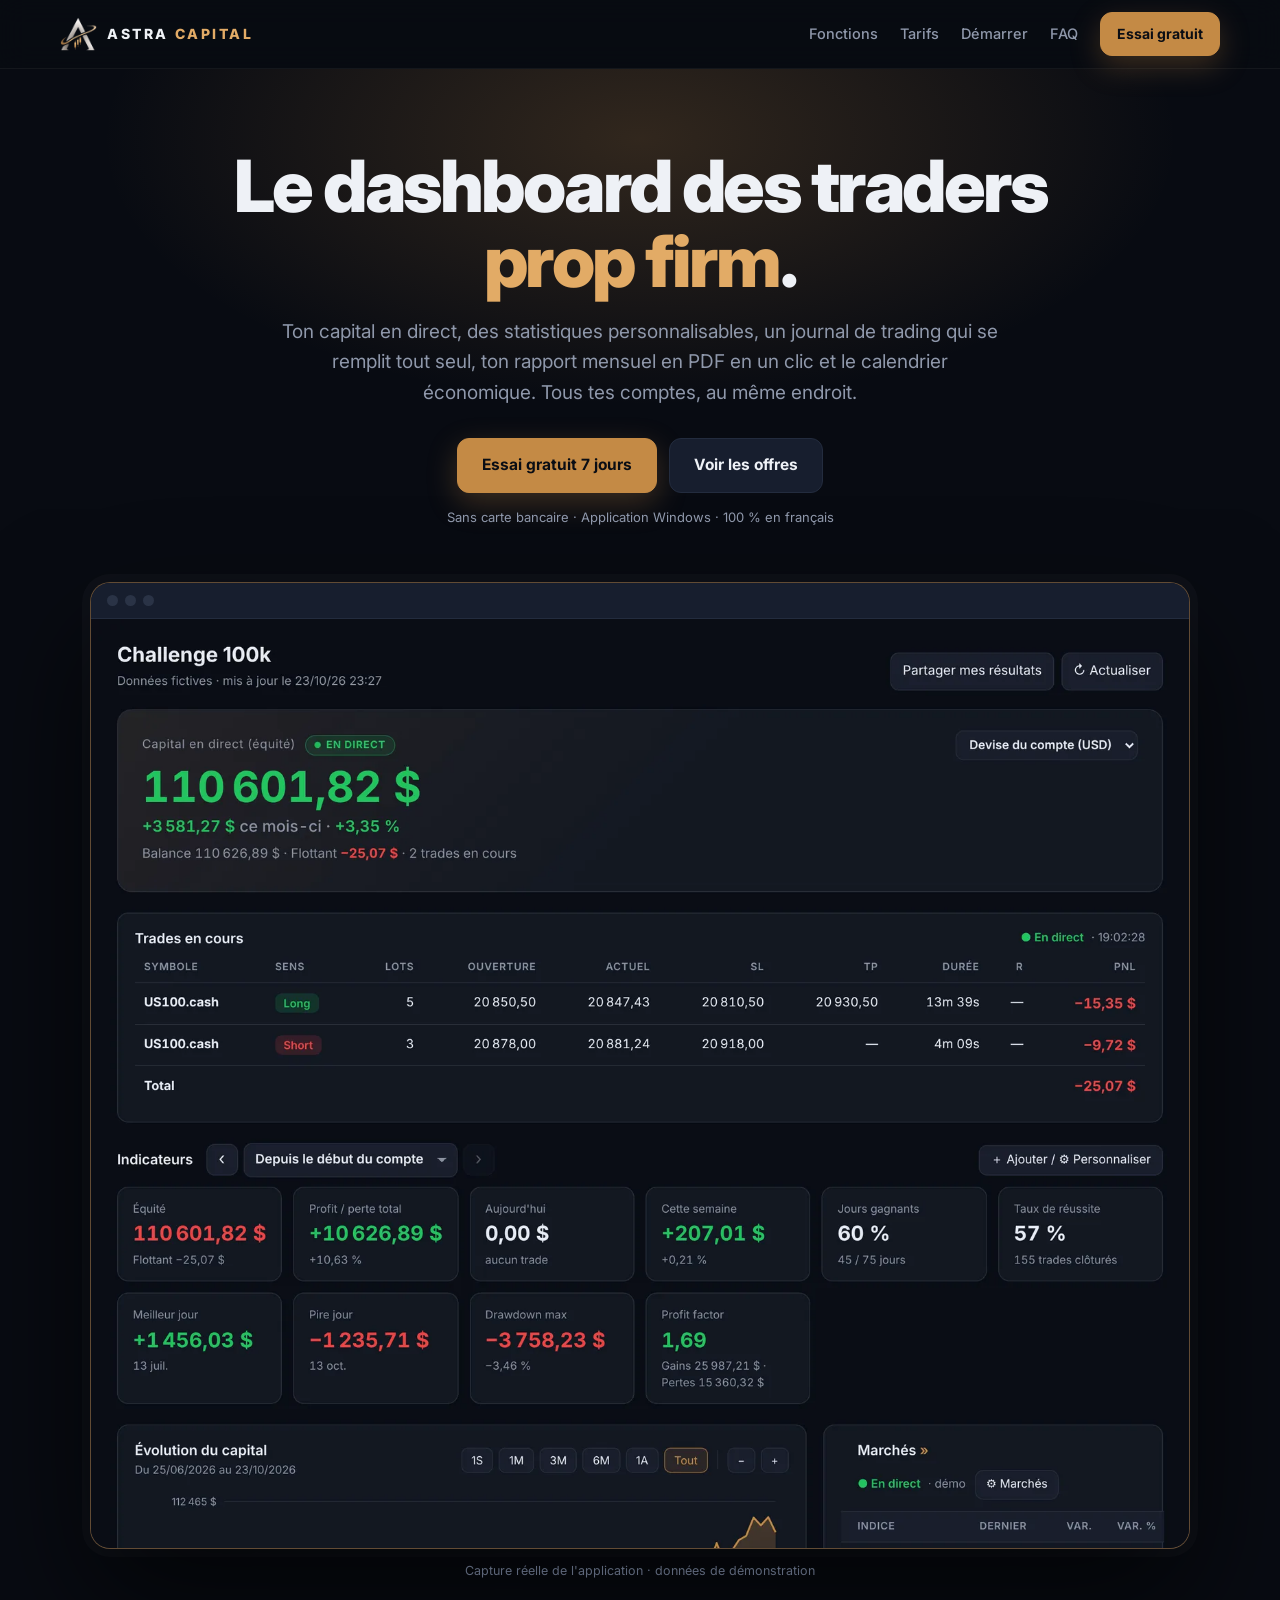
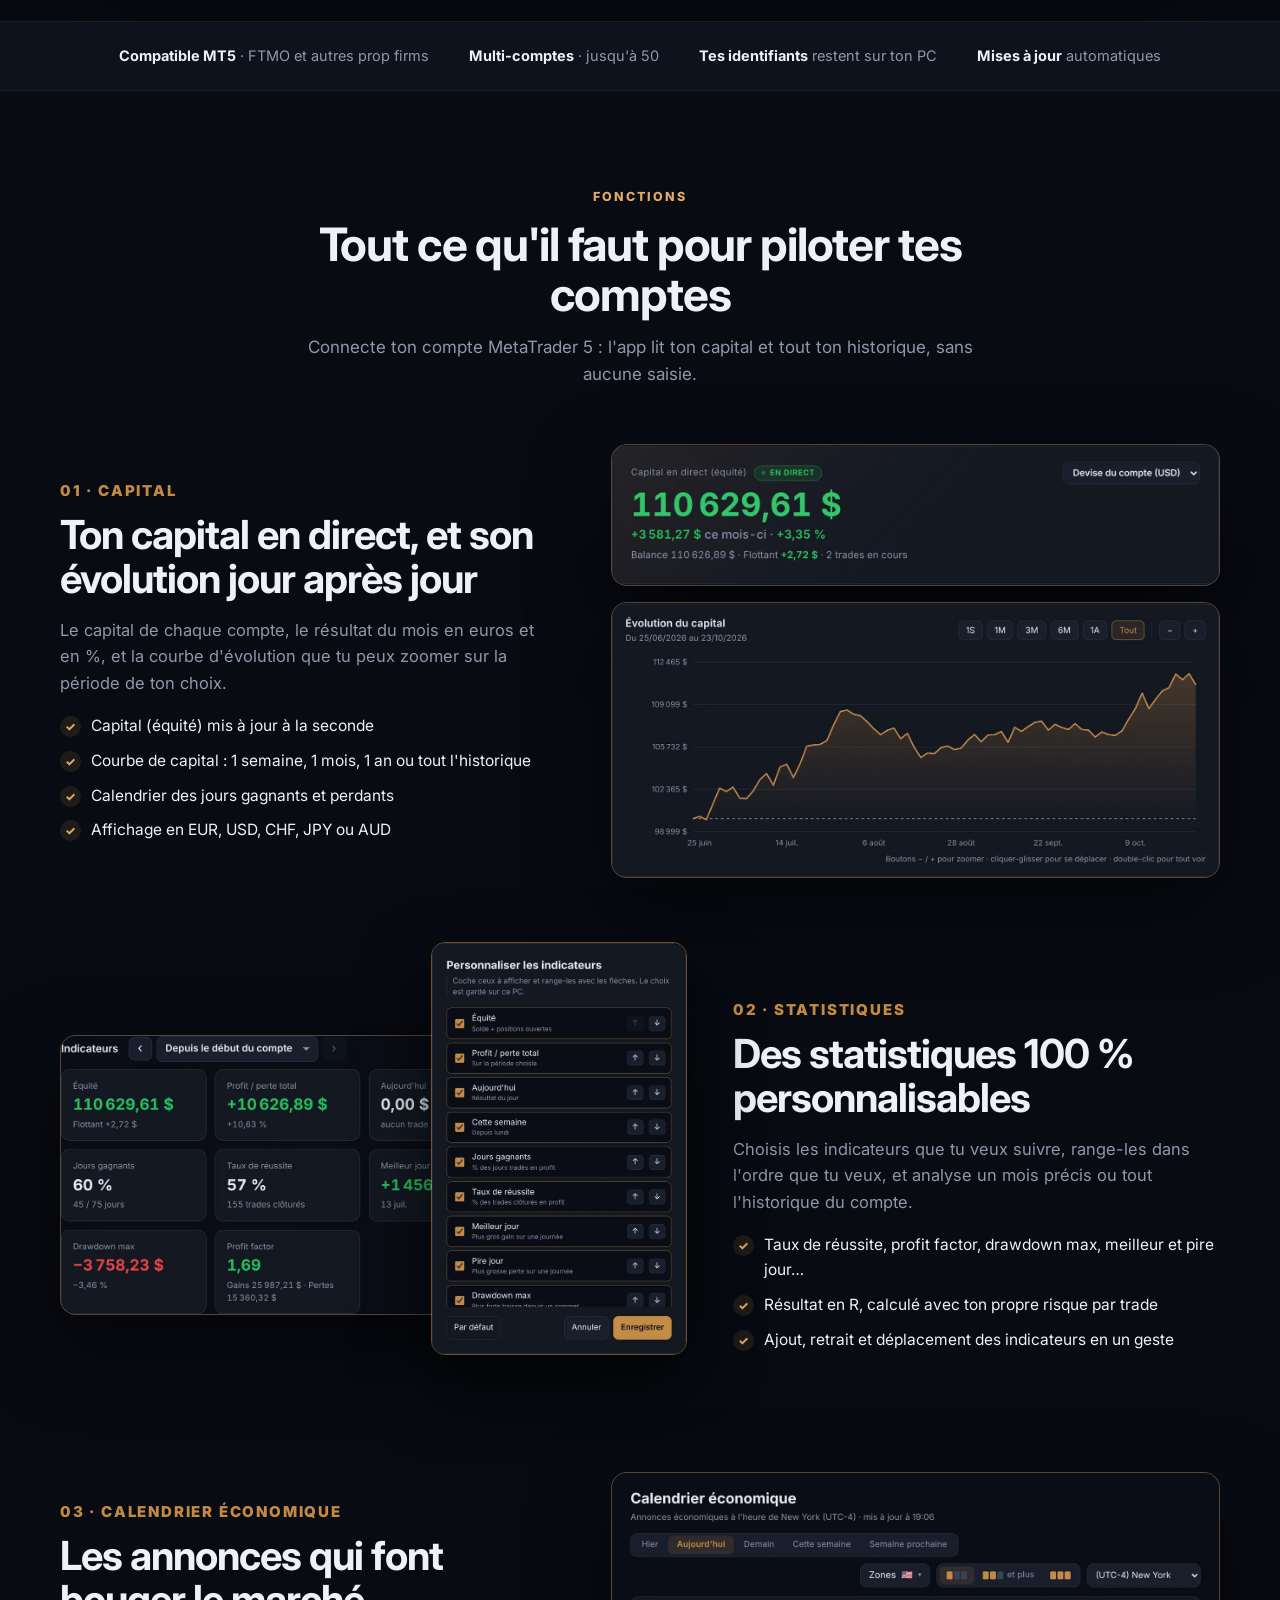
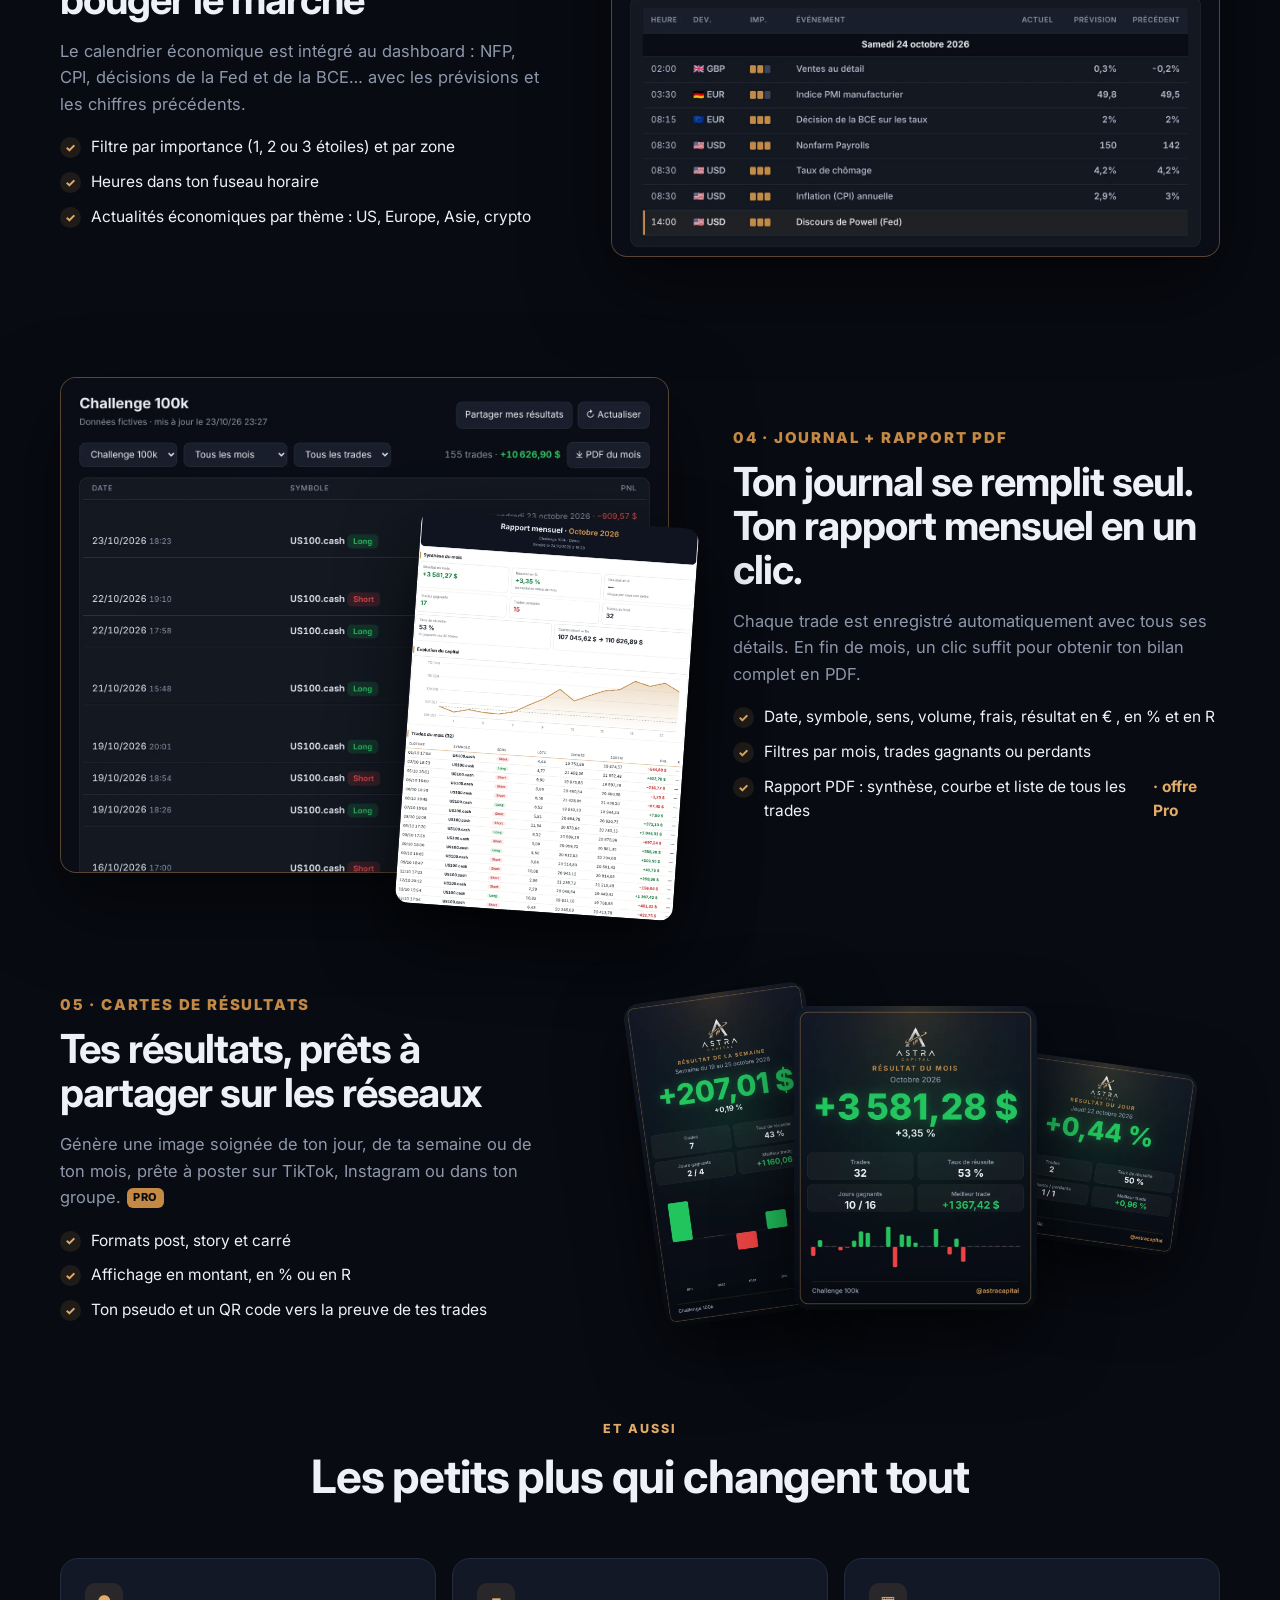
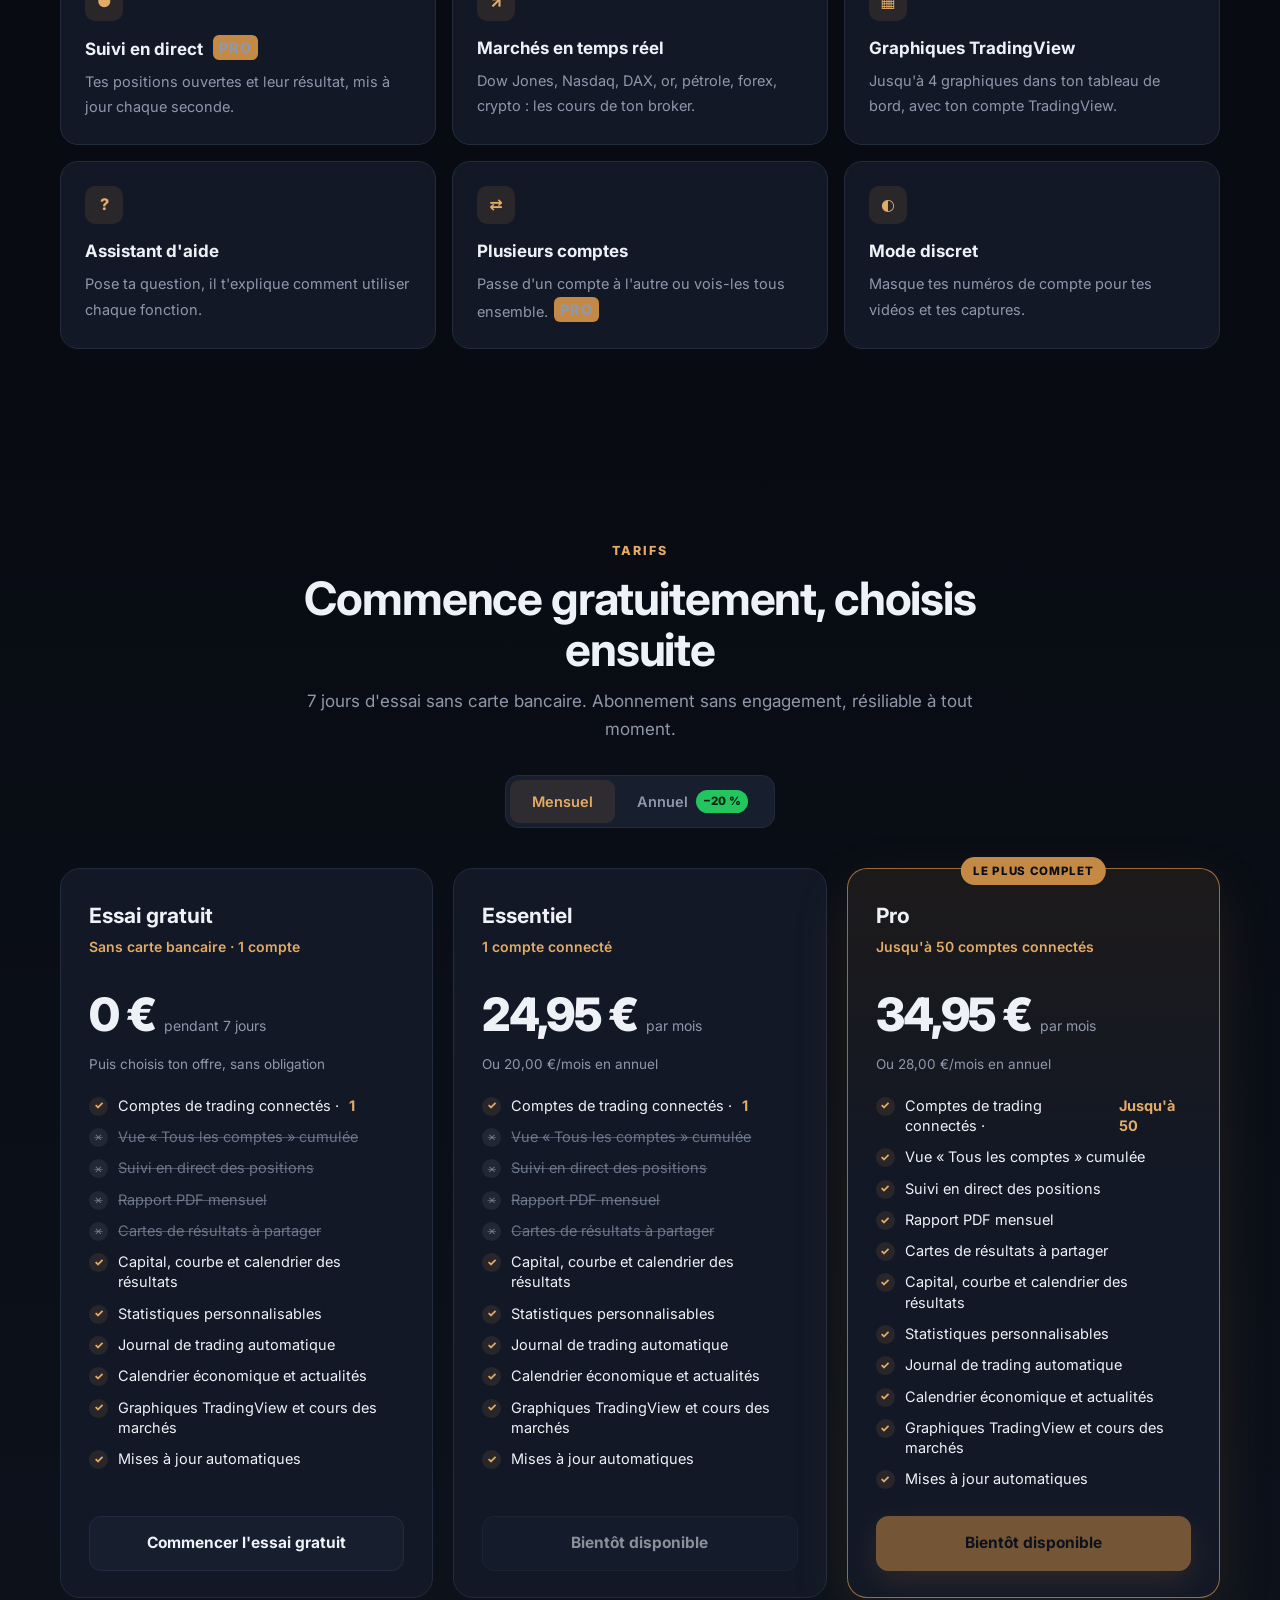
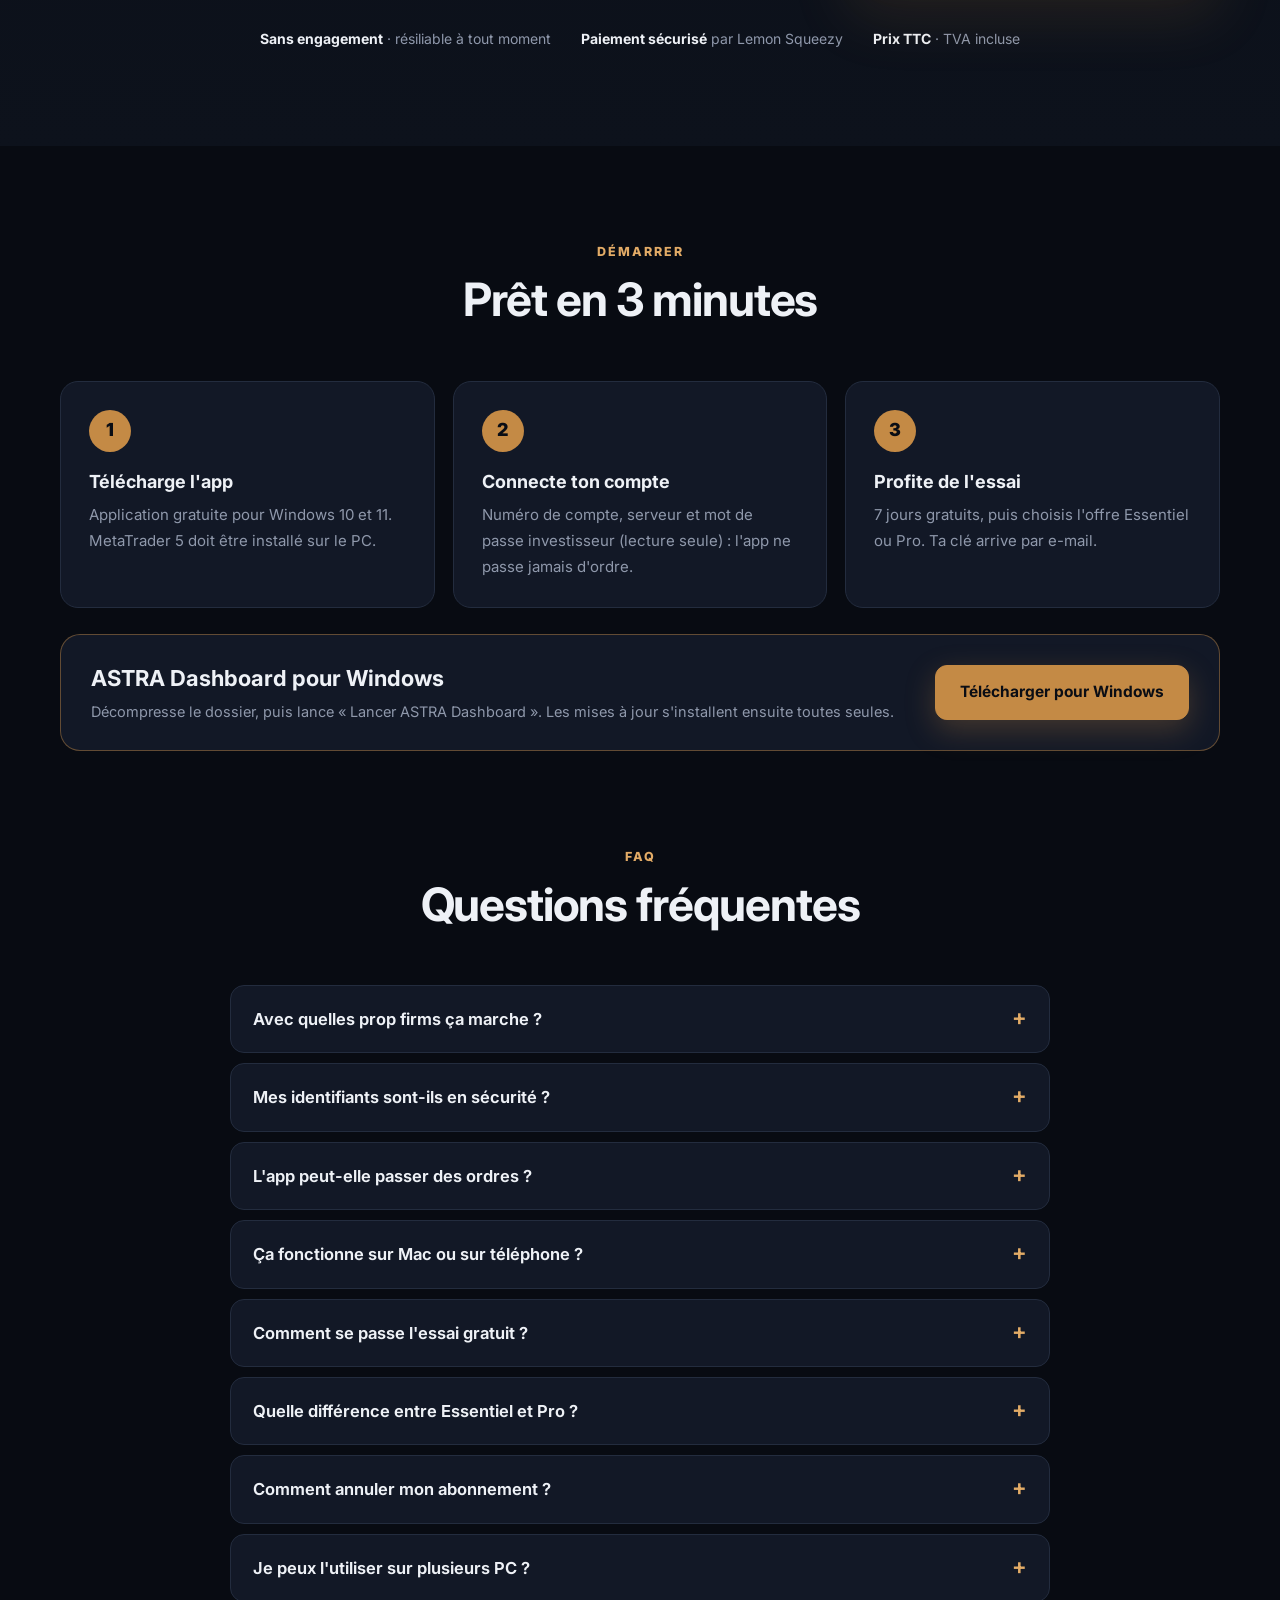
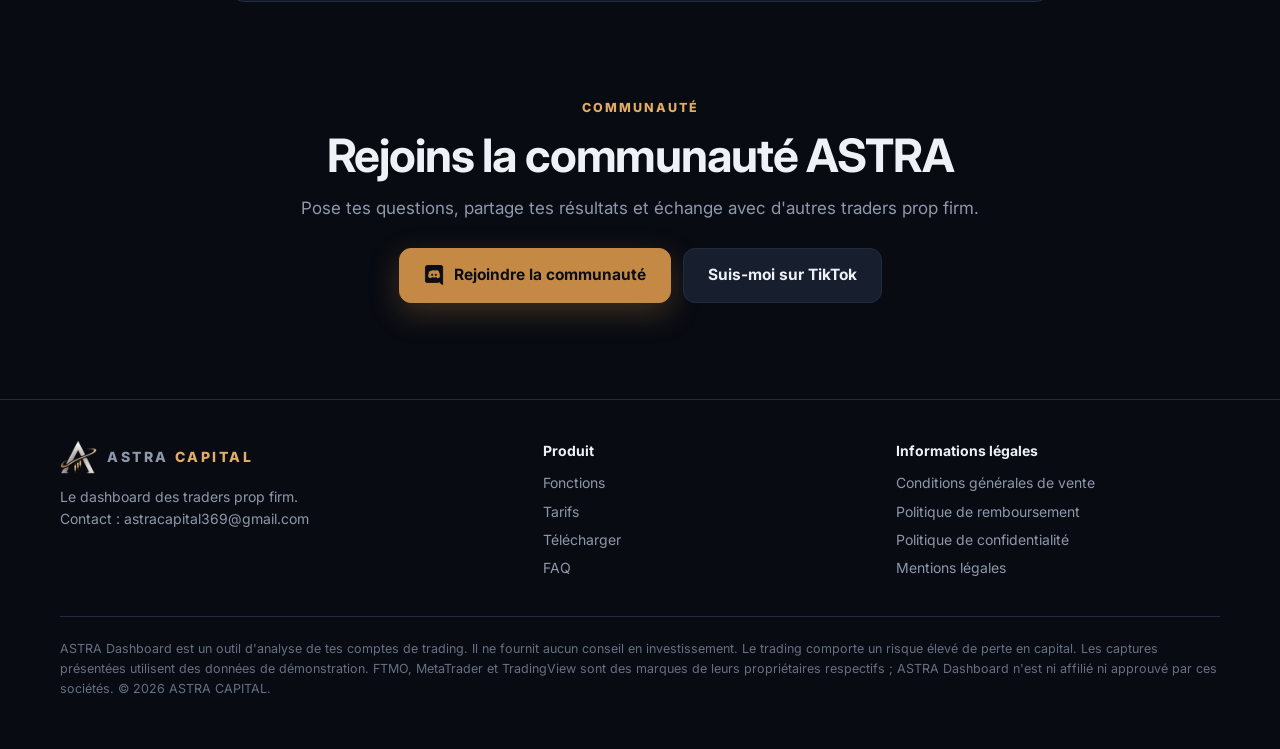
==== commit ec867e08: "Site : retrait de l'encadré en haut de page Co-Authored-By: Claude Opus 5.5 <noreply@anthropic.com> " ====
--- a/docs/index.html
+++ b/docs/index.html
@@ -23,7 +23,6 @@
 
 <main>
 <div class="hero"><div class="wrap">
-  <span class="pill">Pour les traders FTMO et prop firm · MetaTrader 5</span>
   <h1>Le dashboard des traders <span class="gold">prop firm</span>.</h1>
   <p class="lead">Ton capital en direct, des statistiques personnalisables, un journal de trading qui se remplit tout seul, ton rapport mensuel en PDF en un clic et le calendrier économique. Tous tes comptes, au même endroit.</p>
   <div class="ctas"><a class="btn primary" href="#demarrer">Essai gratuit 7 jours</a><a class="btn" href="#tarifs">Voir les offres</a></div>
--- a/docs/style.css
+++ b/docs/style.css
@@ -35,7 +35,7 @@
 .hero .wrap { position: relative; text-align: center; }
 .pill { display: inline-flex; gap: 8px; align-items: center; padding: 7px 14px; border-radius: 999px; border: 1px solid rgba(196,138,69,.5); background: var(--gold-soft);
   color: var(--gold2); font-size: 13px; font-weight: 700; letter-spacing: .04em; }
-.hero h1 { font-size: clamp(38px, 6.2vw, 72px); line-height: 1.04; letter-spacing: -.035em; margin: 22px auto 18px; max-width: 900px; font-weight: 850; }
+.hero h1 { font-size: clamp(38px, 6.2vw, 72px); line-height: 1.04; letter-spacing: -.035em; margin: 8px auto 18px; max-width: 900px; font-weight: 850; }
 .hero p.lead { font-size: clamp(16px, 2vw, 19px); color: var(--muted); max-width: 720px; margin: 0 auto 30px; }
 .hero .ctas { display: flex; gap: 12px; justify-content: center; flex-wrap: wrap; }
 .hero .note { color: var(--muted); font-size: 13px; margin-top: 14px; }
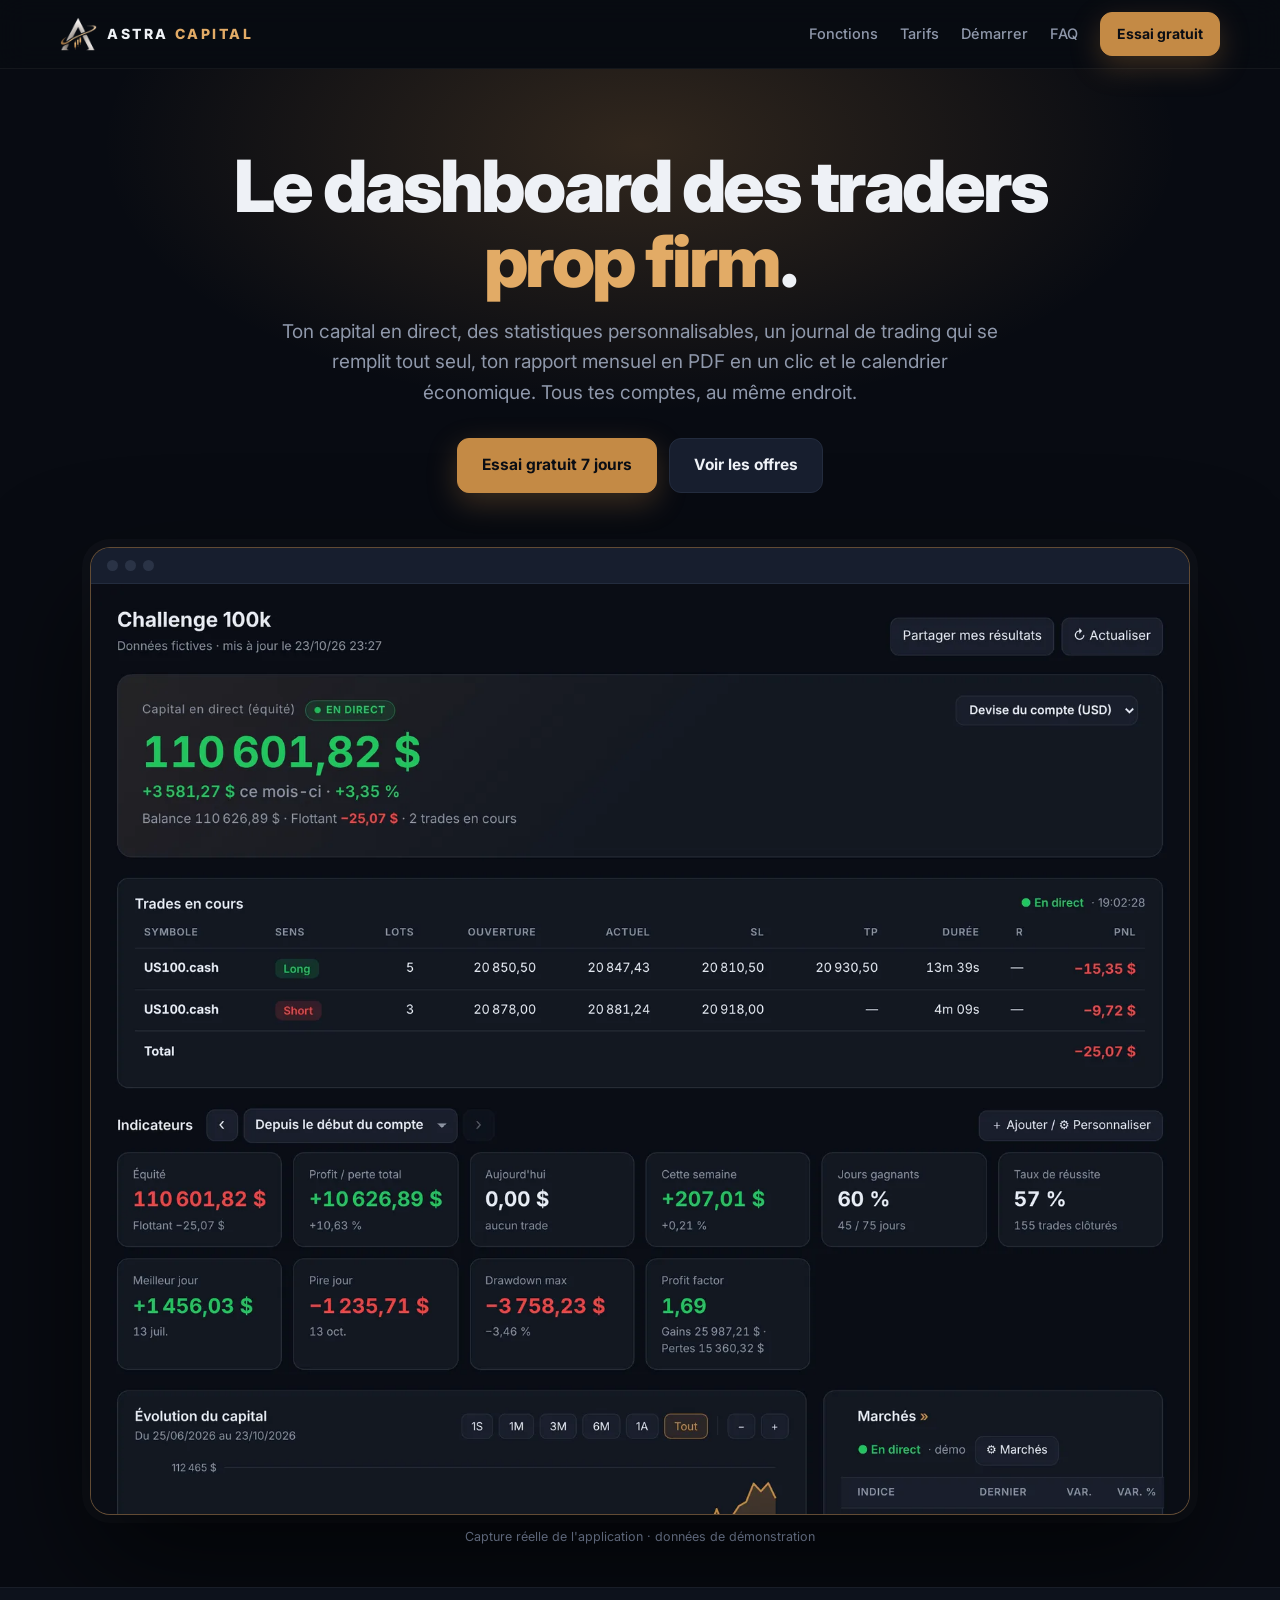
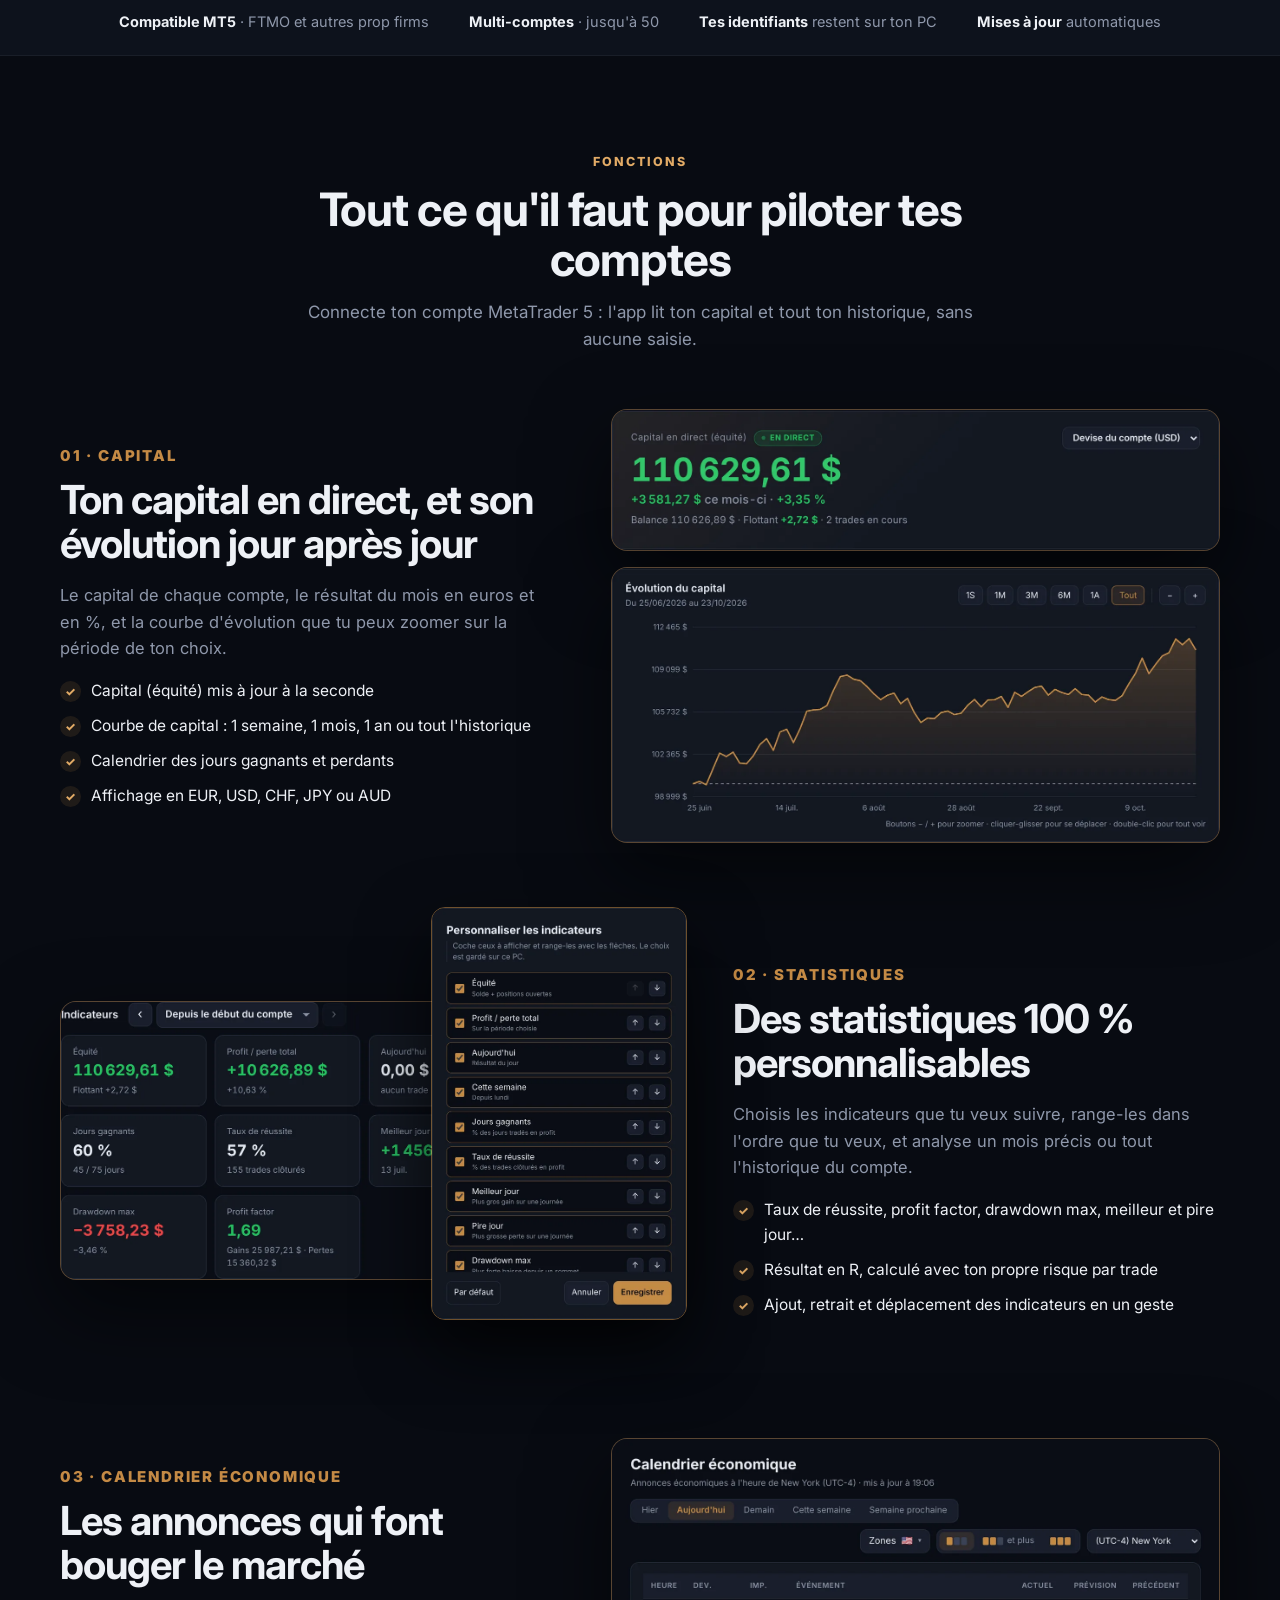
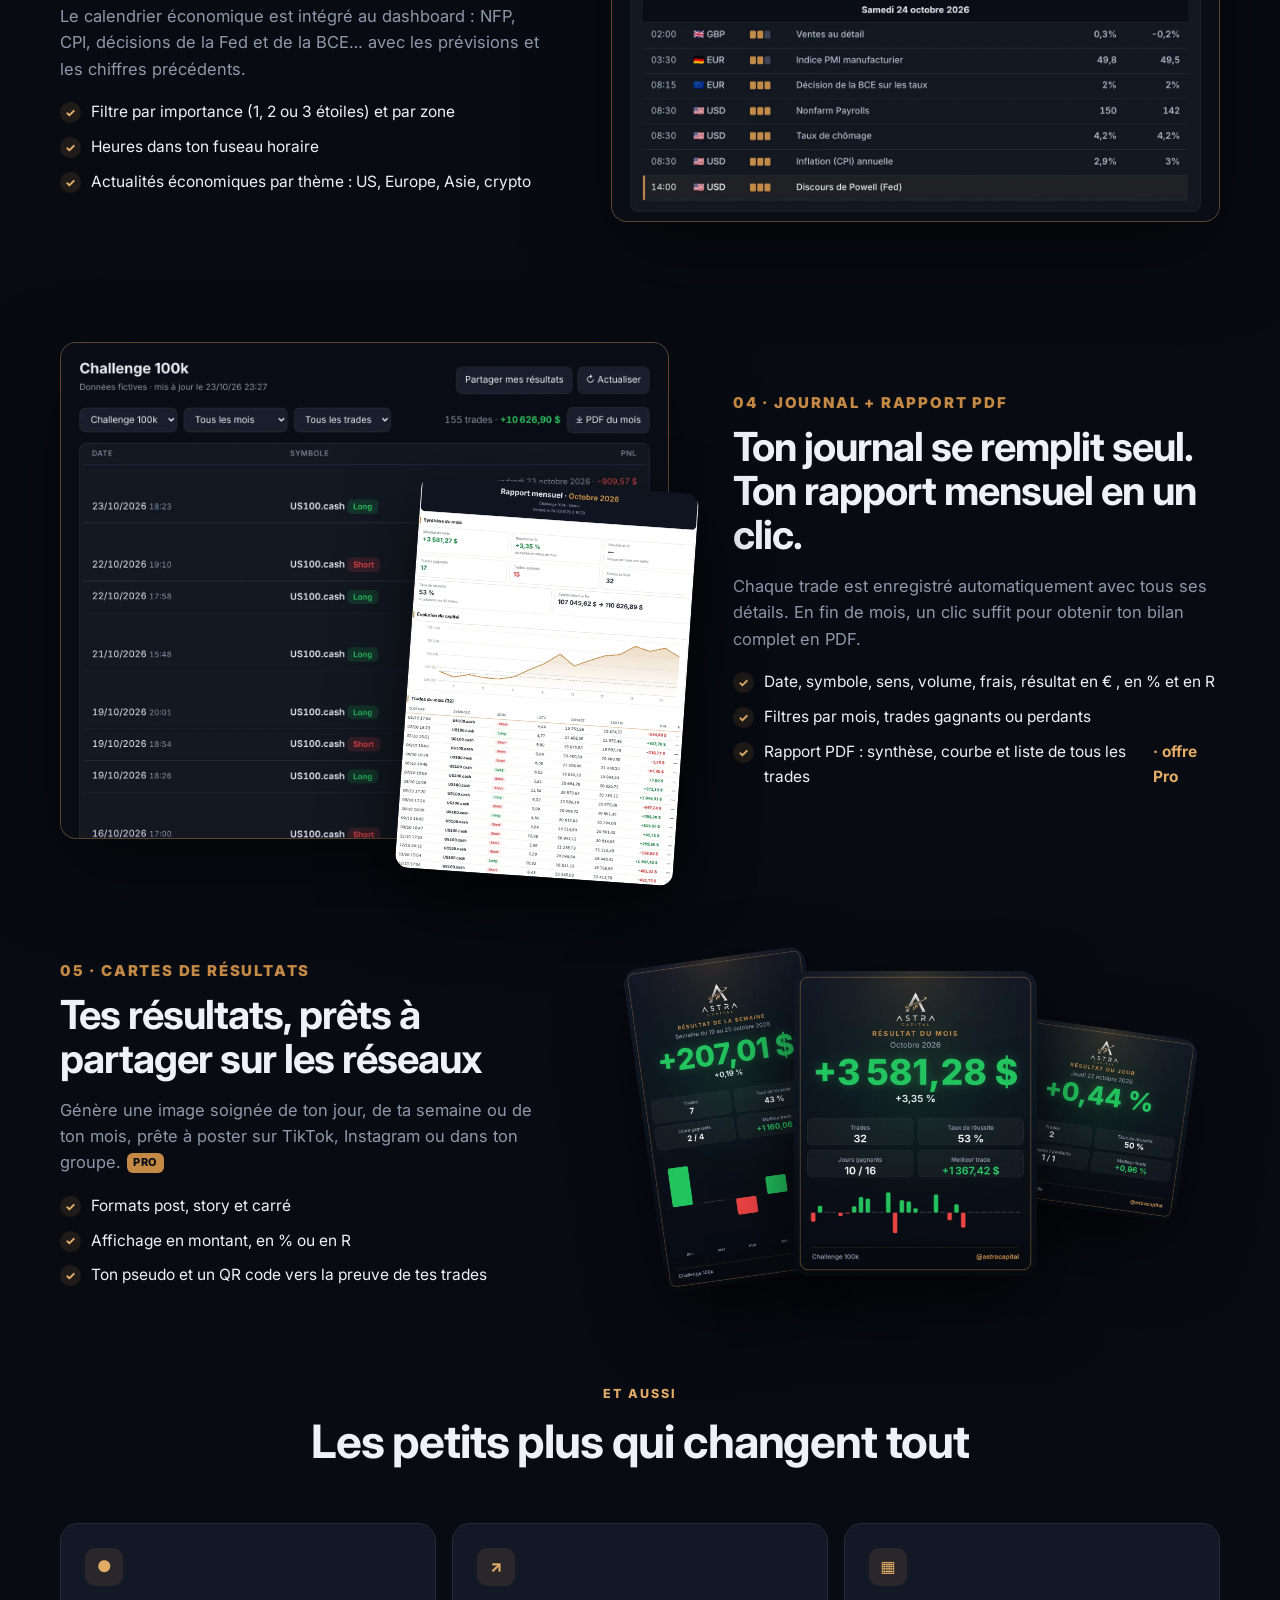
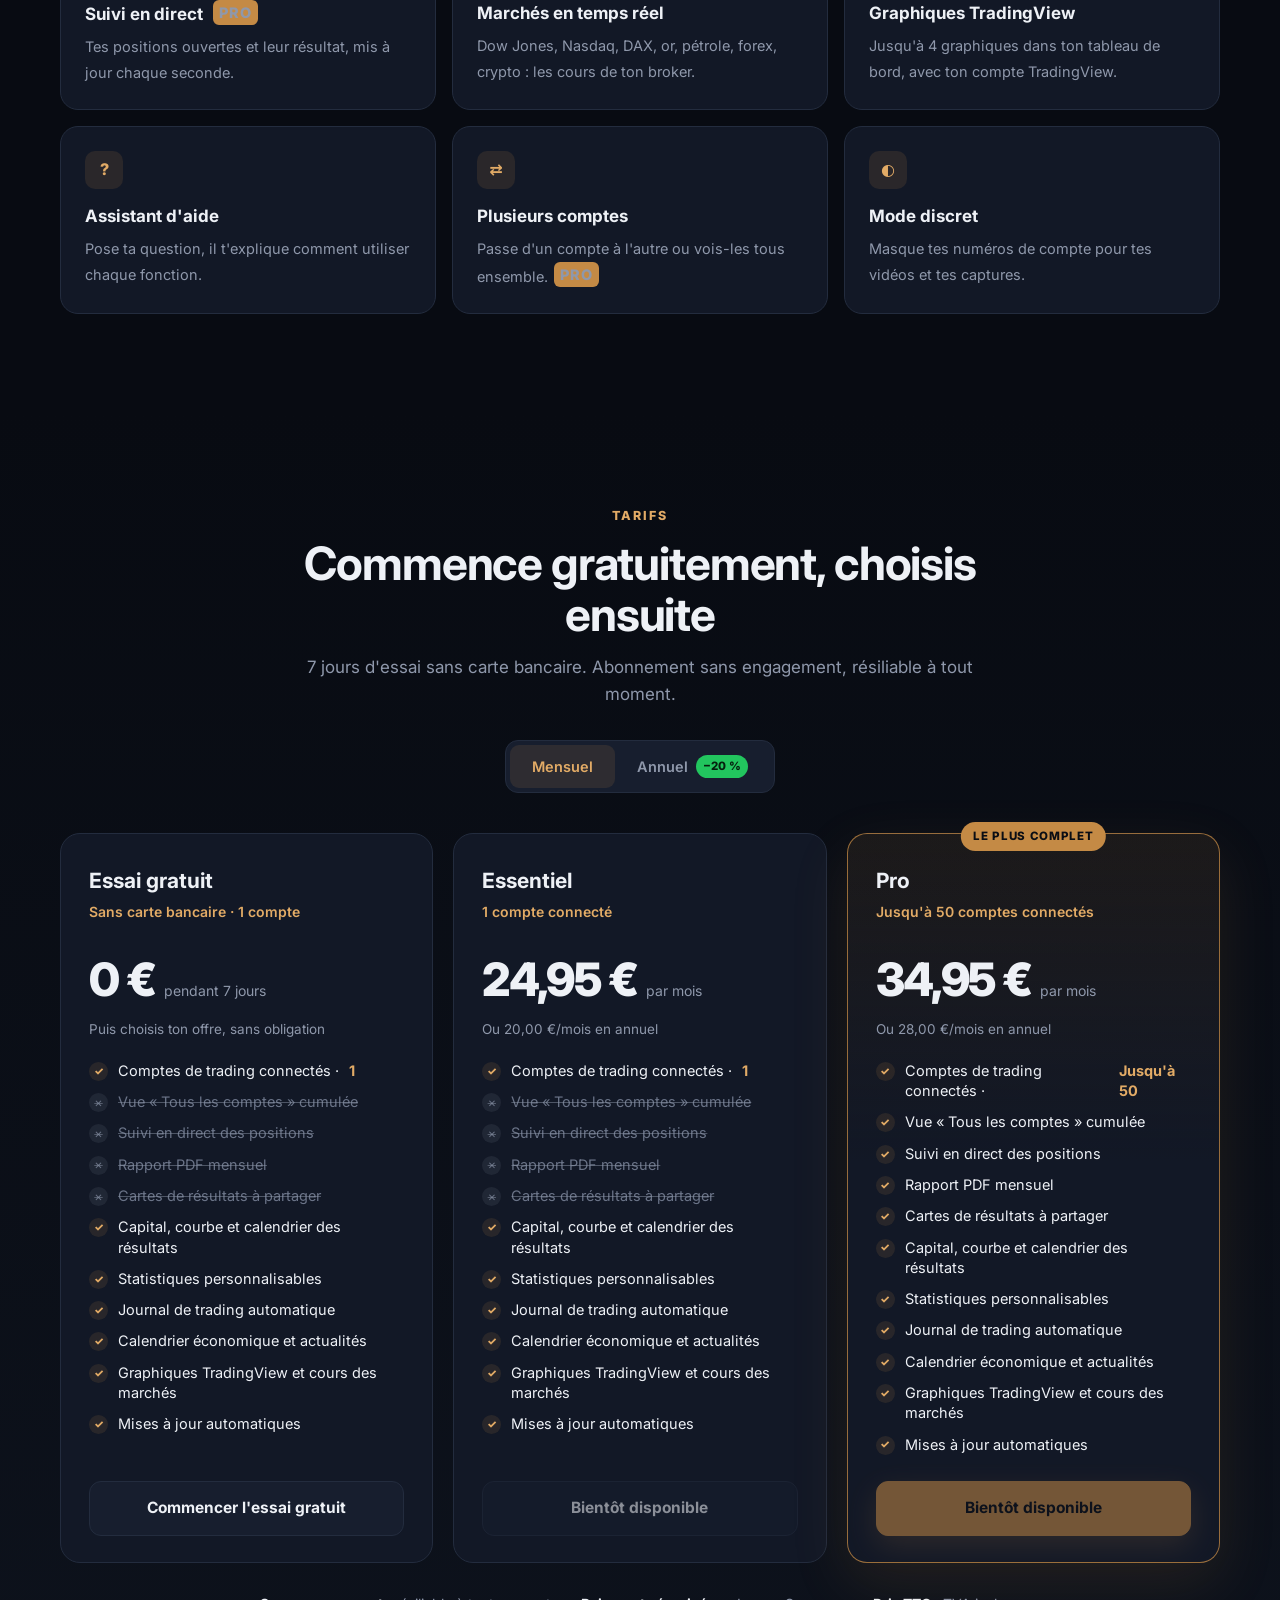
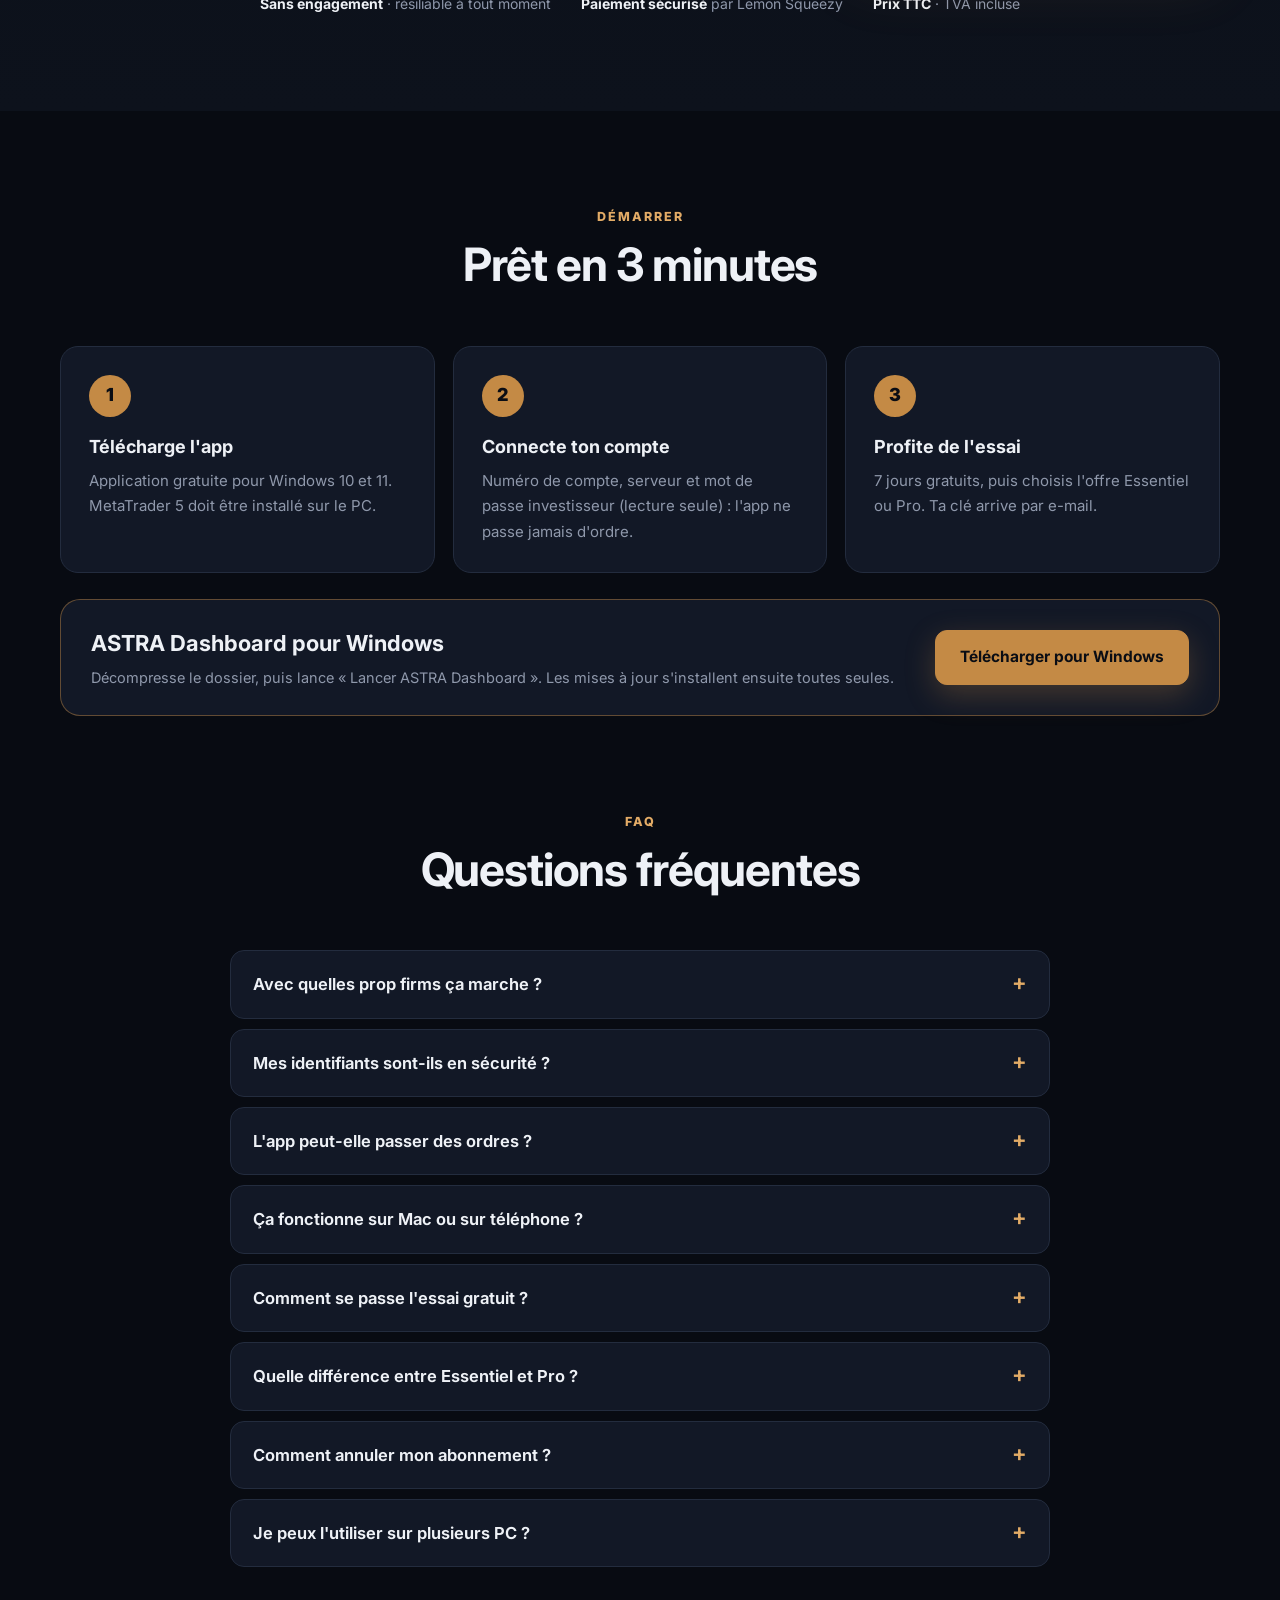
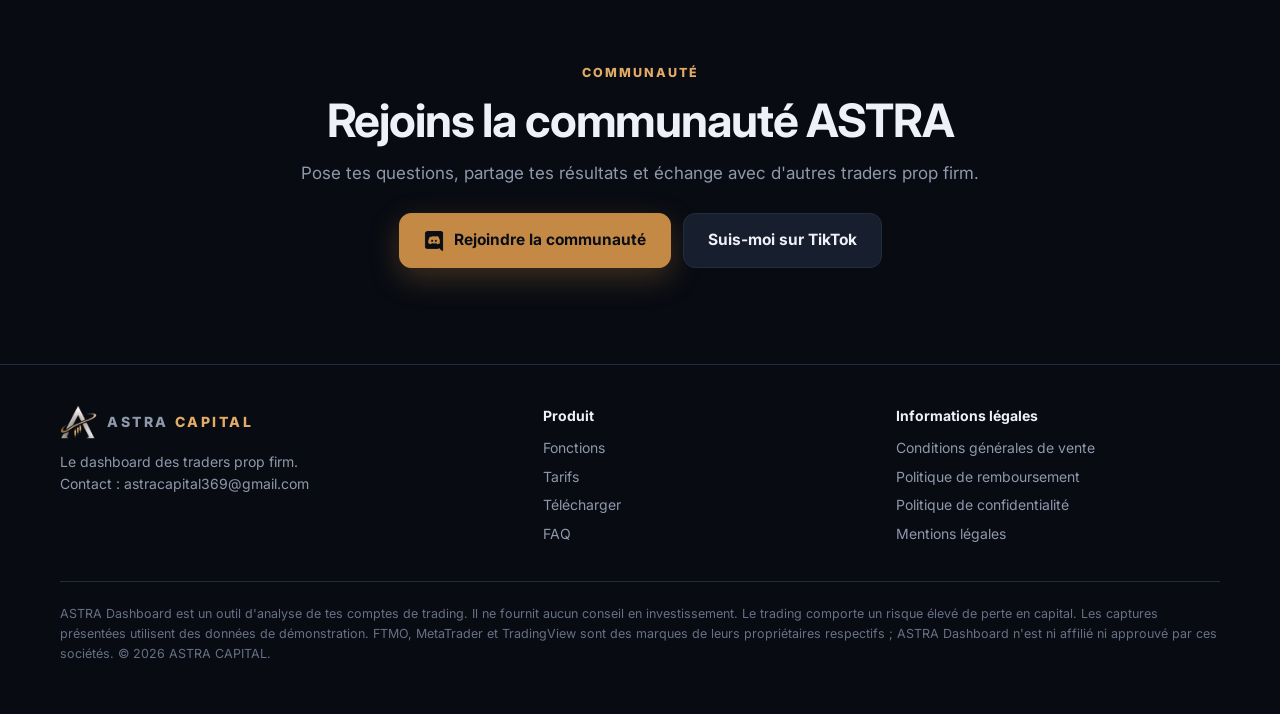
==== commit b6942249: "Site : retrait de la ligne sous les boutons du haut Co-Authored-By: Claude Opus 5.5 <noreply@anthrop" ====
--- a/docs/index.html
+++ b/docs/index.html
@@ -26,7 +26,6 @@
   <h1>Le dashboard des traders <span class="gold">prop firm</span>.</h1>
   <p class="lead">Ton capital en direct, des statistiques personnalisables, un journal de trading qui se remplit tout seul, ton rapport mensuel en PDF en un clic et le calendrier économique. Tous tes comptes, au même endroit.</p>
   <div class="ctas"><a class="btn primary" href="#demarrer">Essai gratuit 7 jours</a><a class="btn" href="#tarifs">Voir les offres</a></div>
-  <div class="note">Sans carte bancaire · Application Windows · 100 % en français</div>
   <div class="shot"><div class="bar"><i></i><i></i><i></i></div><img src="img/dashboard.webp" alt="Tableau de bord ASTRA : capital en direct, trades en cours et indicateurs" width="1600" height="1355"></div>
   <div class="demo">Capture réelle de l'application · données de démonstration</div>
 </div></div>
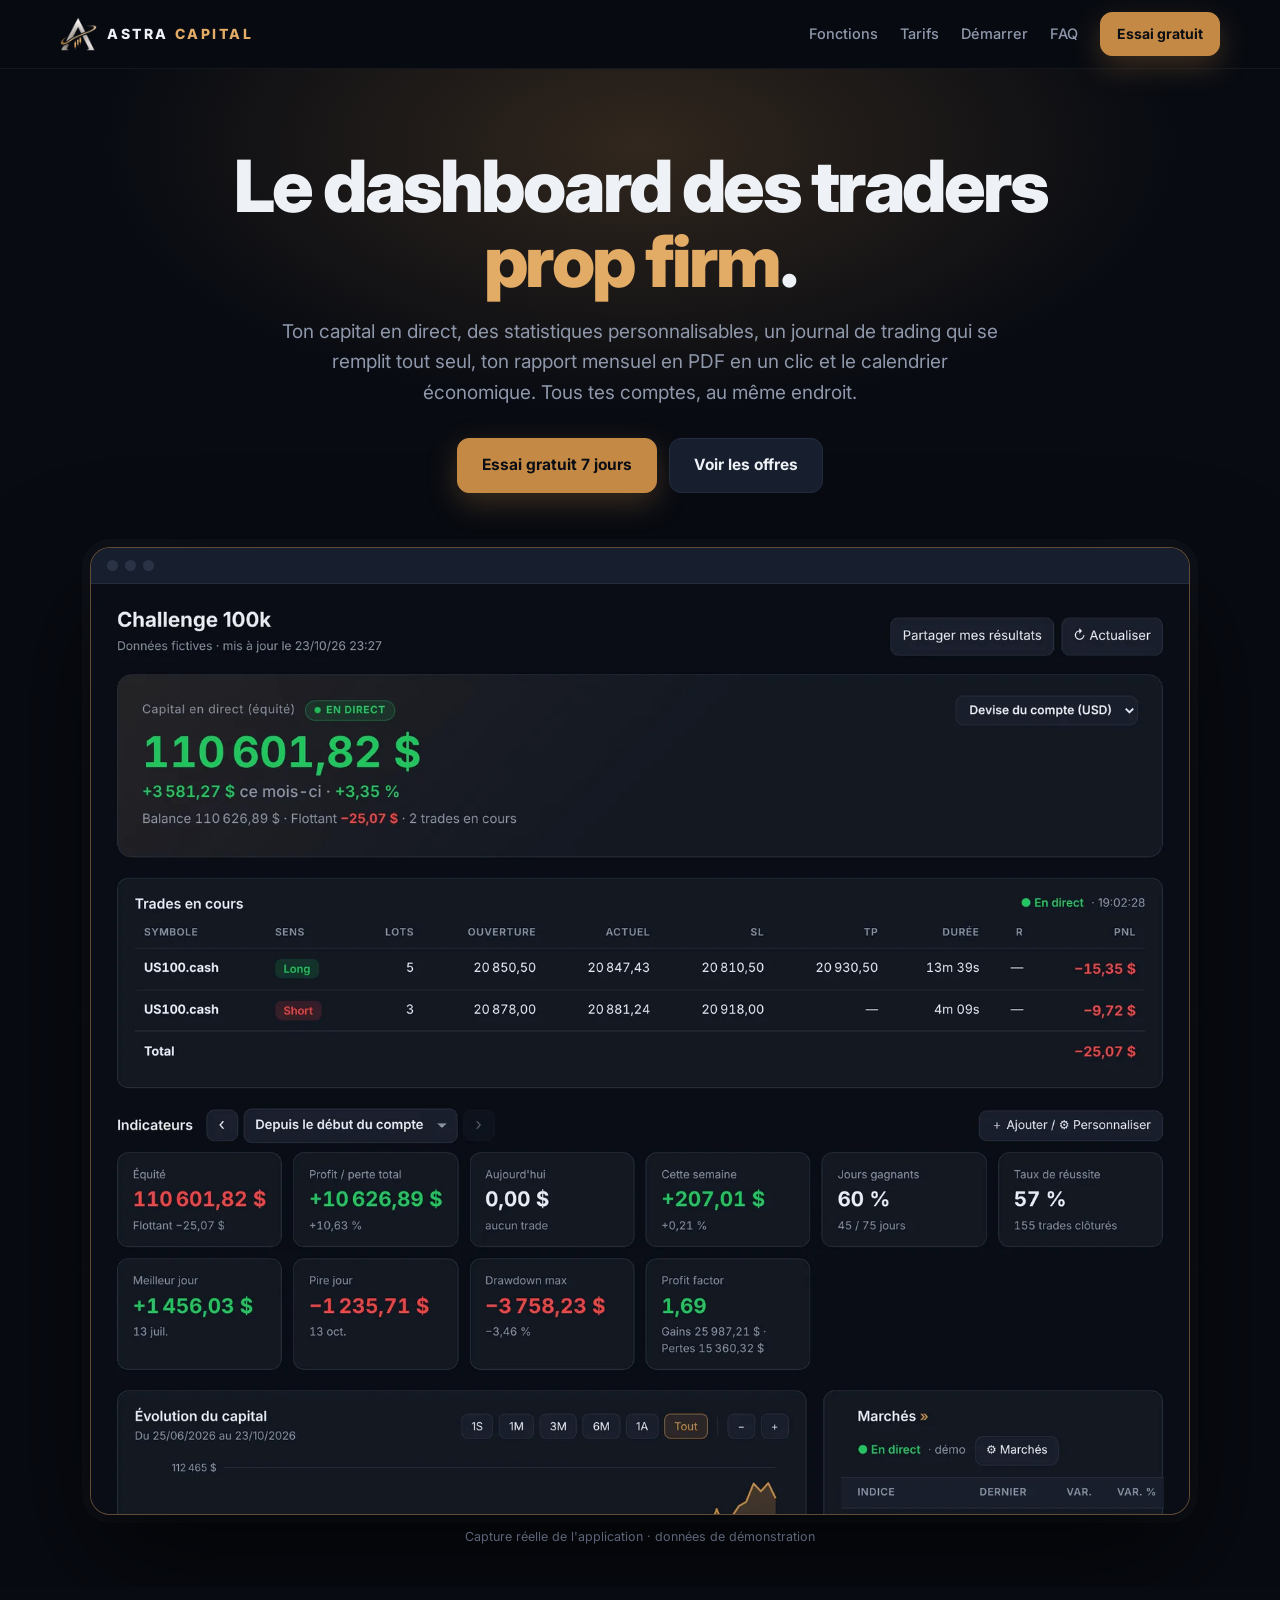
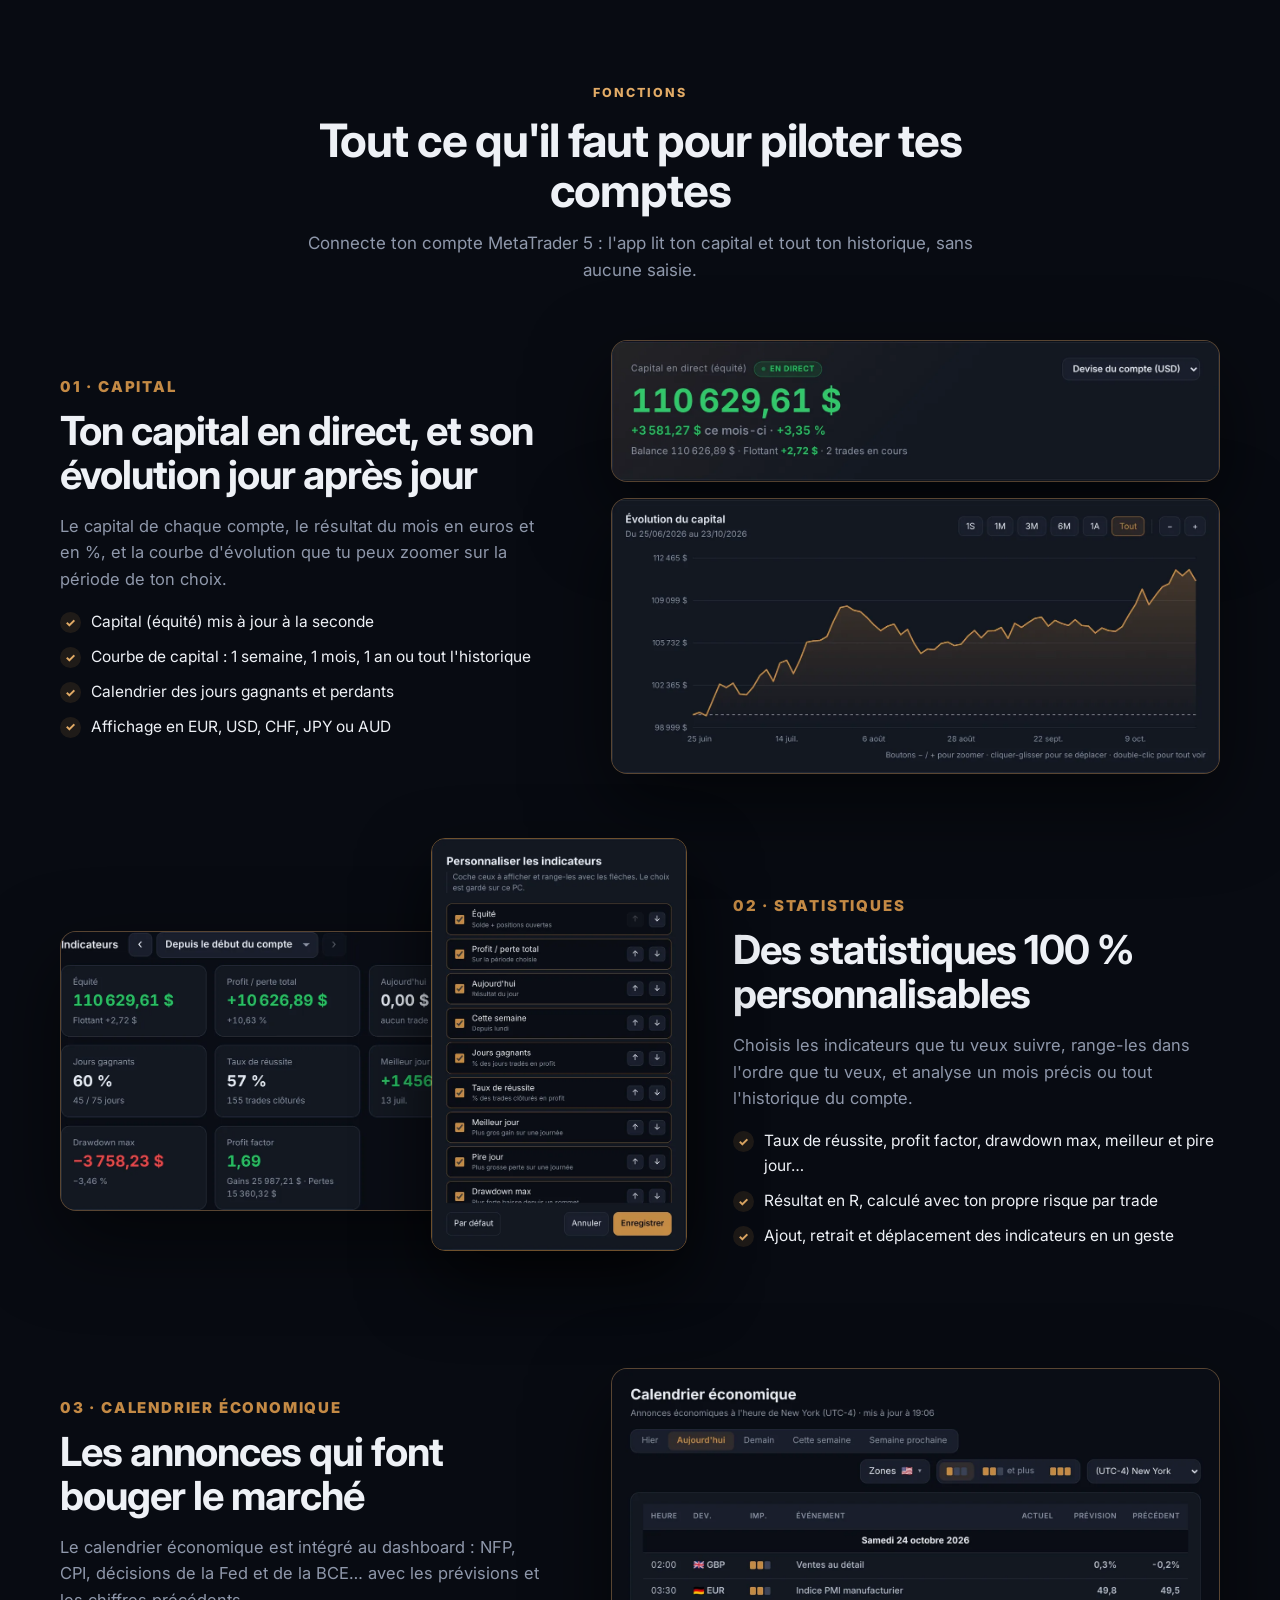
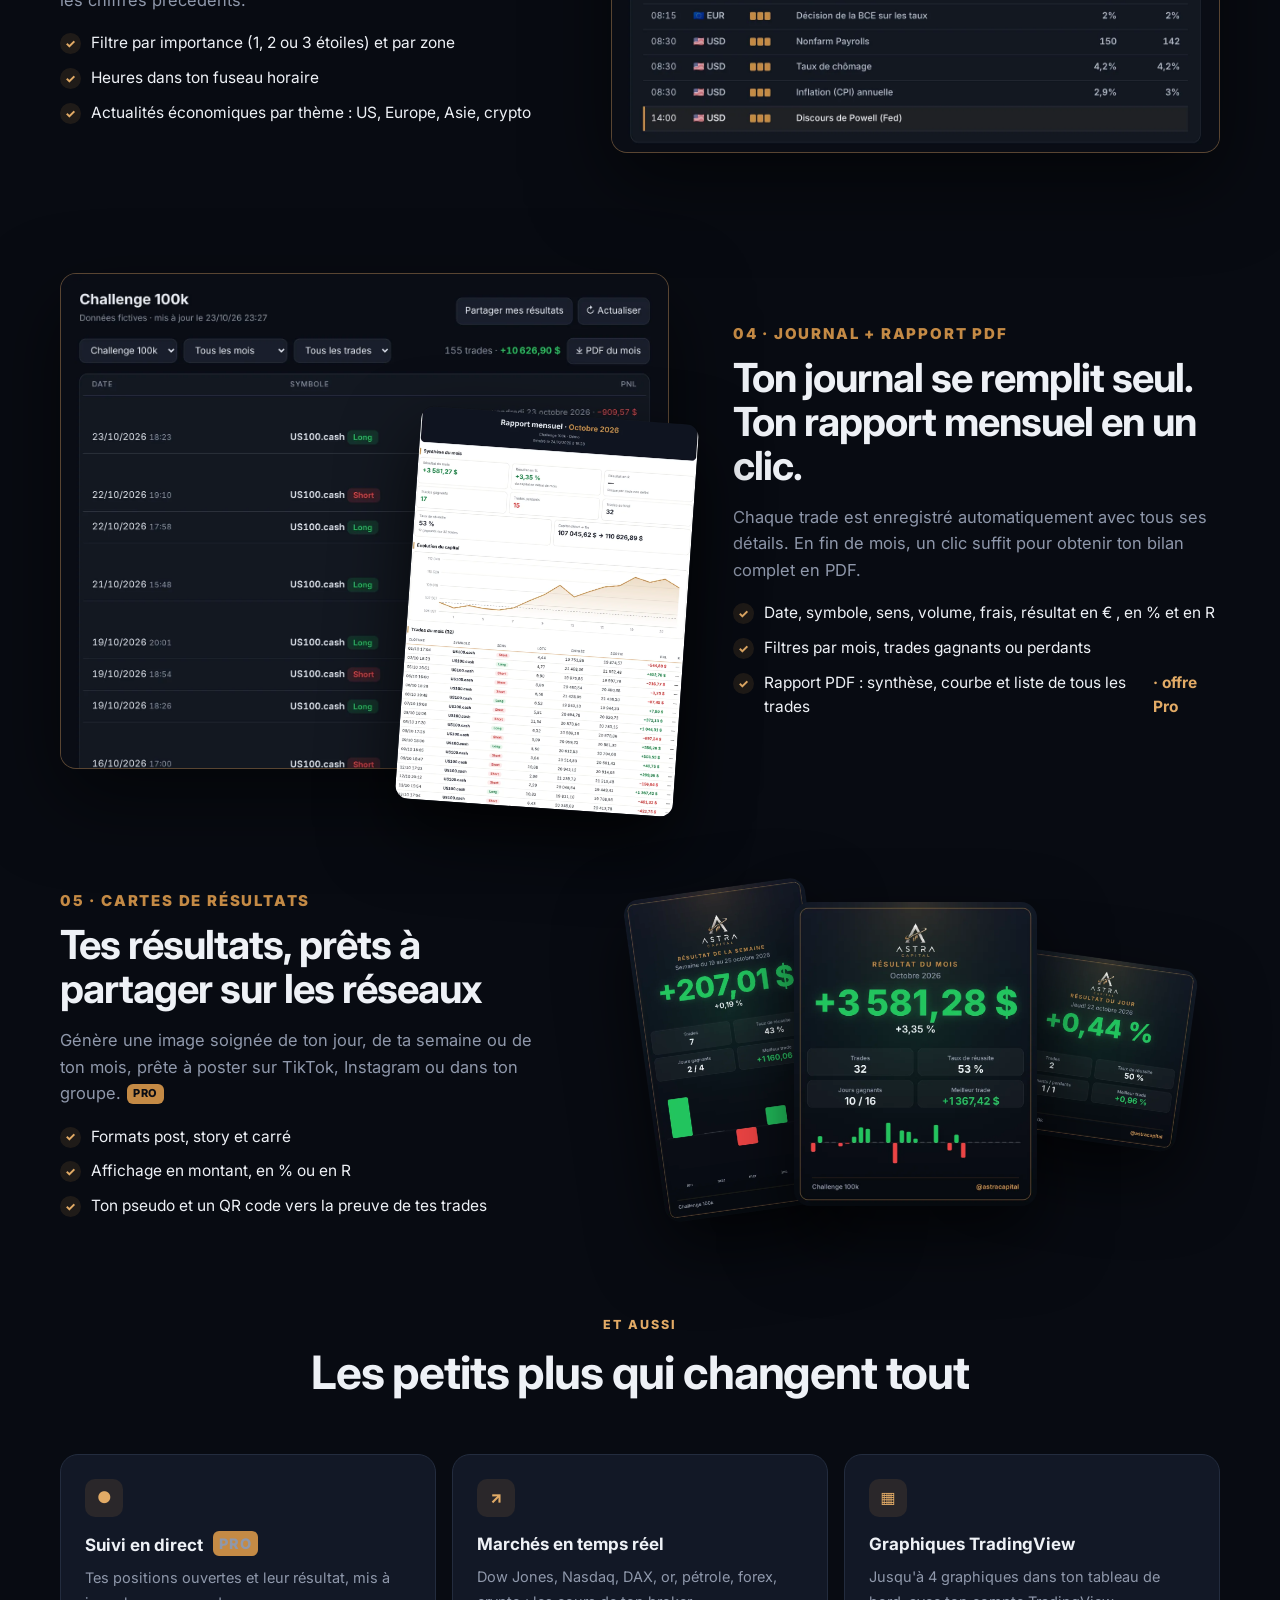
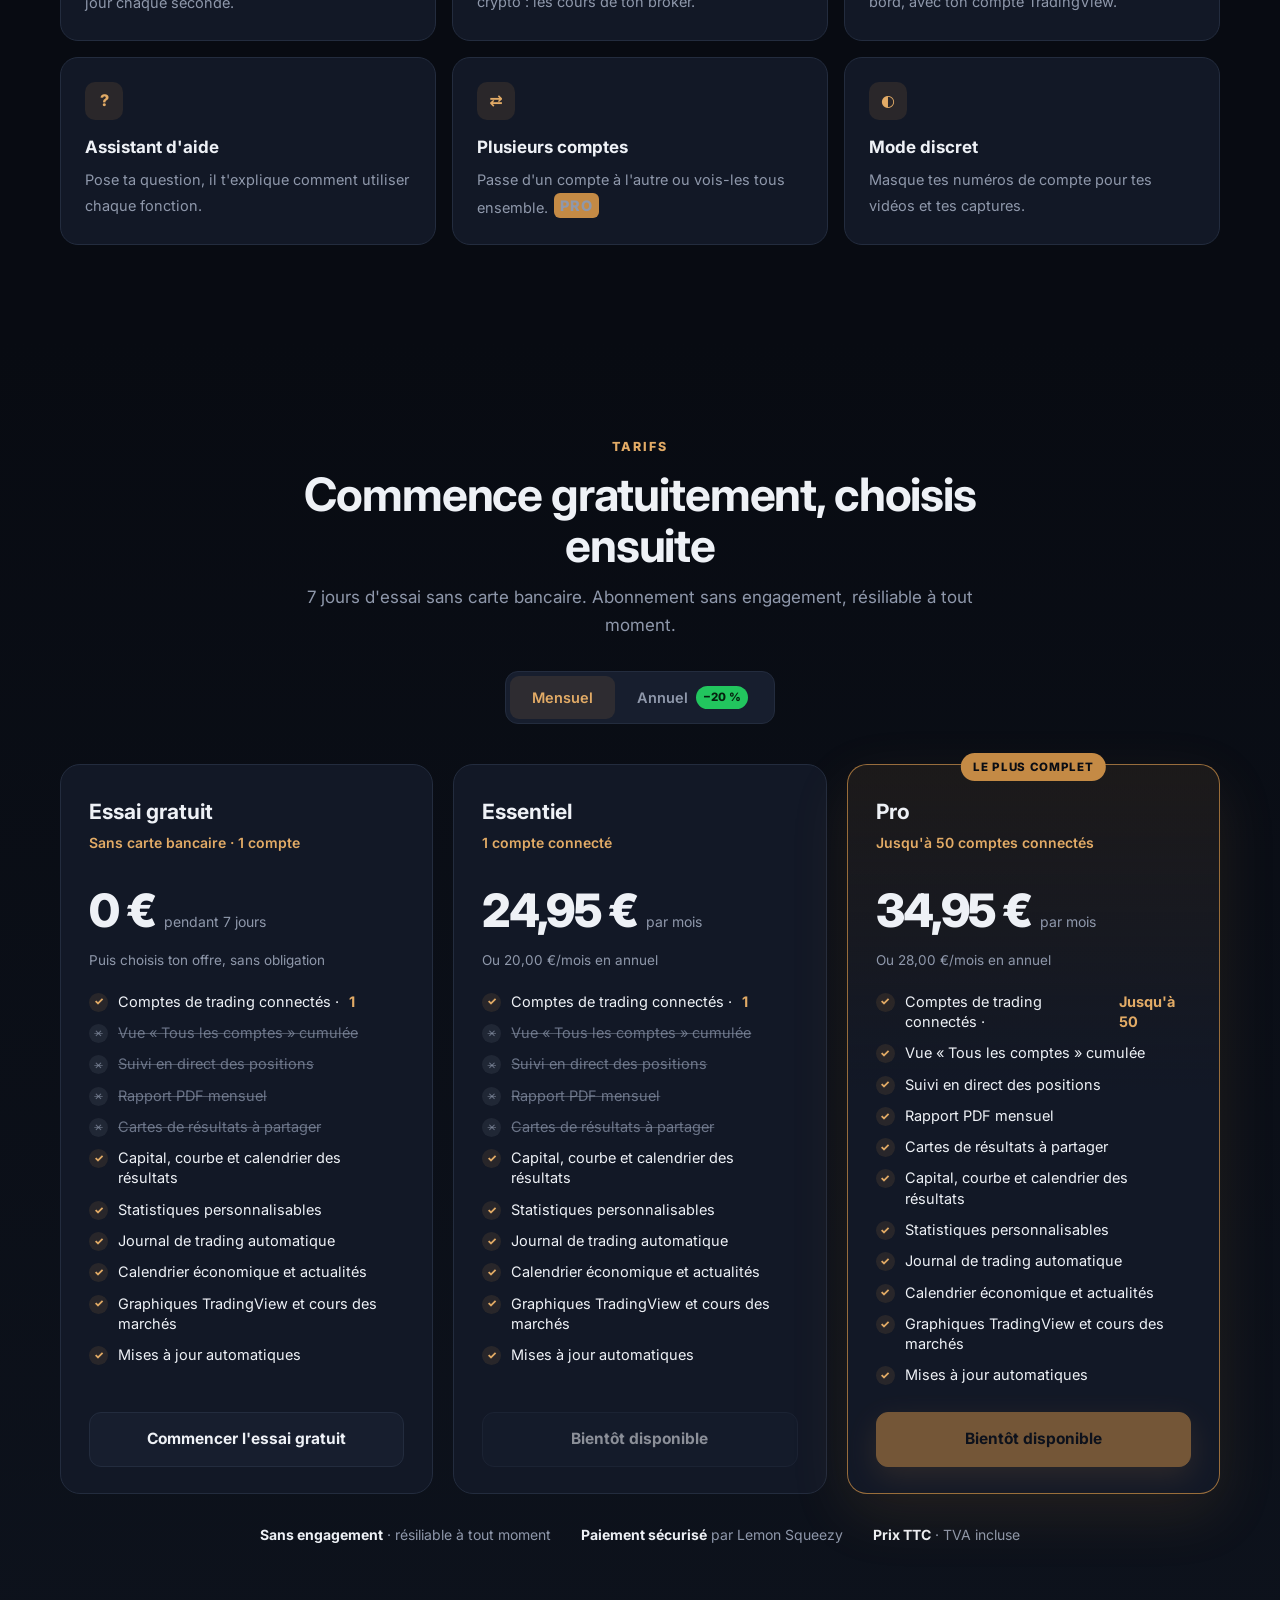
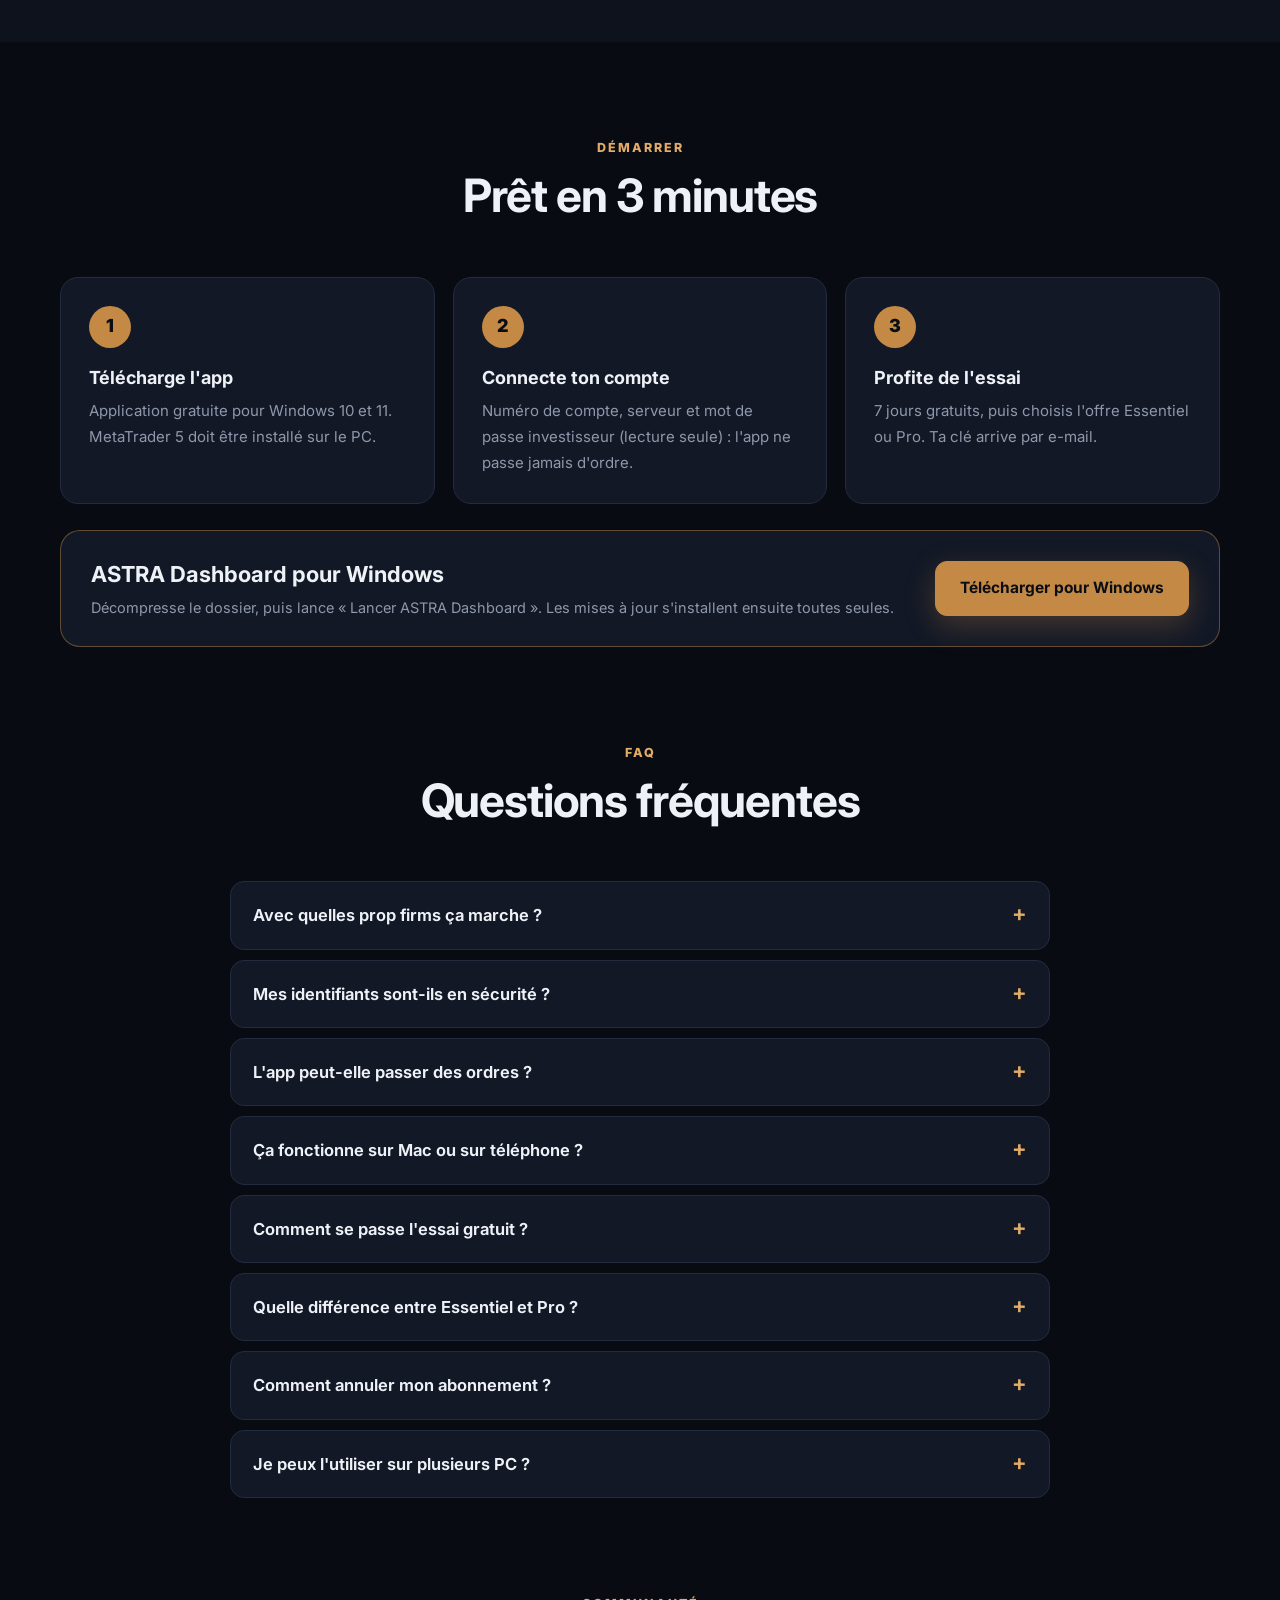
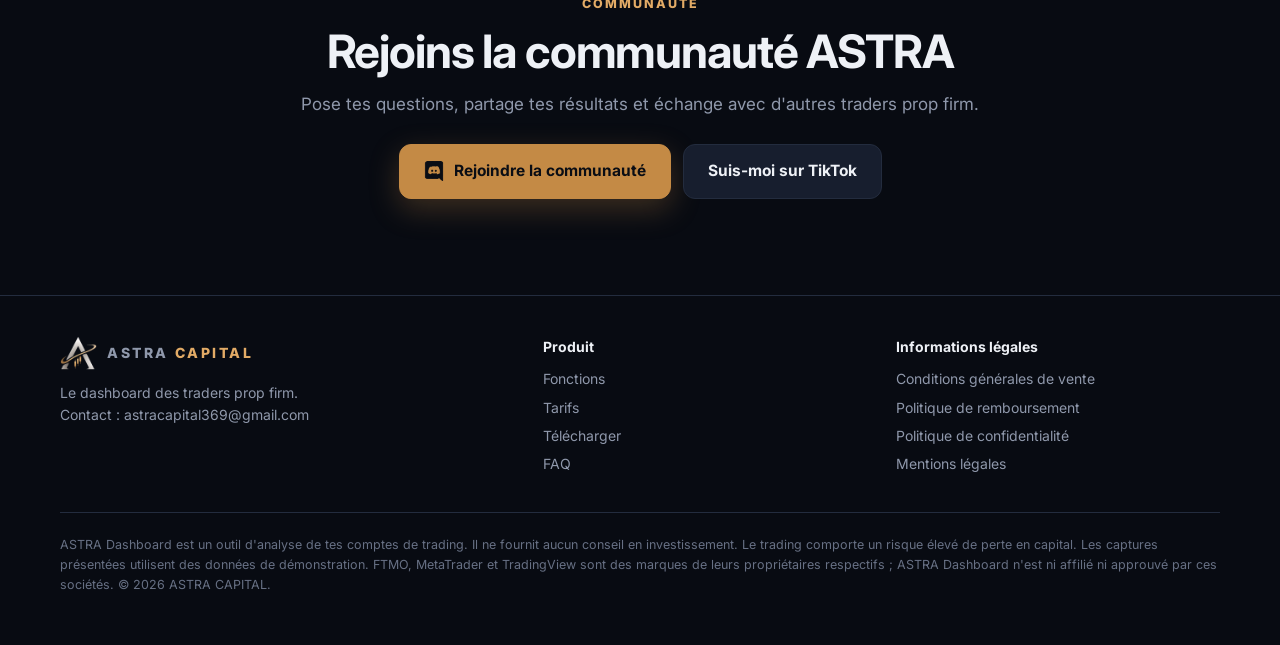
==== commit b8e42695: "Site : retrait du bandeau d'arguments, menu sur mobile Co-Authored-By: Claude Opus 5.5 <noreply@anth" ====
--- a/docs/index.html
+++ b/docs/index.html
@@ -17,24 +17,17 @@
 
 <header class="nav"><div class="wrap">
   <a class="brand" href="#"><img src="img/logo-emblem.png" alt=""><div>ASTRA <span>CAPITAL</span></div></a>
-  <nav><a href="#fonctions">Fonctions</a><a href="#tarifs">Tarifs</a><a href="#demarrer">Démarrer</a><a href="#faq">FAQ</a></nav>
-  <a class="btn primary" href="#demarrer">Essai gratuit</a>
+  <nav onclick="document.body.classList.remove('menu-open')"><a href="#fonctions">Fonctions</a><a href="#tarifs">Tarifs</a><a href="#demarrer">Démarrer</a><a href="#faq">FAQ</a></nav>
+  <a class="btn primary" href="#offre-essai" data-essai>Essai gratuit</a><button class="burger" type="button" aria-label="Menu" aria-expanded="false" onclick="const o=document.body.classList.toggle('menu-open');this.setAttribute('aria-expanded',o)"><span></span><span></span><span></span></button>
 </div></header>
 
 <main>
 <div class="hero"><div class="wrap">
   <h1>Le dashboard des traders <span class="gold">prop firm</span>.</h1>
   <p class="lead">Ton capital en direct, des statistiques personnalisables, un journal de trading qui se remplit tout seul, ton rapport mensuel en PDF en un clic et le calendrier économique. Tous tes comptes, au même endroit.</p>
-  <div class="ctas"><a class="btn primary" href="#demarrer">Essai gratuit 7 jours</a><a class="btn" href="#tarifs">Voir les offres</a></div>
+  <div class="ctas"><a class="btn primary" href="#offre-essai" data-essai>Essai gratuit 7 jours</a><a class="btn" href="#tarifs">Voir les offres</a></div>
   <div class="shot"><div class="bar"><i></i><i></i><i></i></div><img src="img/dashboard.webp" alt="Tableau de bord ASTRA : capital en direct, trades en cours et indicateurs" width="1600" height="1355"></div>
   <div class="demo">Capture réelle de l'application · données de démonstration</div>
-</div></div>
-
-<div class="strip"><div class="wrap">
-  <span><b>Compatible MT5</b> · FTMO et autres prop firms</span>
-  <span><b>Multi-comptes</b> · jusqu'à 50</span>
-  <span><b>Tes identifiants</b> restent sur ton PC</span>
-  <span><b>Mises à jour</b> automatiques</span>
 </div></div>
 
 <section id="fonctions"><div class="wrap">
@@ -168,6 +161,7 @@
     const yr = billing === 'year' && p.year, pr = yr ? p.year : p.month;
     const on = p.id === sel;
     const c = document.createElement('div'); c.className = 'plan' + (on ? ' best' : ''); c.tabIndex = 0; c.setAttribute('role', 'radio'); c.setAttribute('aria-checked', on);
+    if (p.id === 'essai') c.id = 'offre-essai';
     c.onclick = e => { if (!e.target.closest('a') && sel !== p.id) { sel = p.id; render(); } };
     c.onkeydown = e => { if (e.key === 'Enter' || e.key === ' ') { e.preventDefault(); sel = p.id; render(); } };
     let h = (p.badge ? `<div class="badge">${p.badge}</div>` : '') + `<h3>${p.name}</h3><div class="acc">${p.acc}</div>`;
@@ -184,6 +178,11 @@
   billing = b.dataset.v; document.querySelectorAll('#billing button').forEach(x => x.classList.toggle('on', x === b)); render();
 });
 render();
+// « Essai gratuit » : va pile sur la carte de l'essai et la sélectionne
+document.querySelectorAll('[data-essai]').forEach(a => a.onclick = e => {
+  e.preventDefault(); sel = 'essai'; render();
+  document.getElementById('offre-essai').scrollIntoView({ behavior: 'smooth', block: 'start' });
+});
 </script>
 </body>
 </html>
--- a/docs/style.css
+++ b/docs/style.css
@@ -51,7 +51,8 @@
 .strip b { color: var(--fg); }
 
 /* sections */
-section { padding: 96px 0; }
+section { padding: 96px 0; scroll-margin-top: 70px; }
+.plan { scroll-margin-top: 90px; }
 .sec-head { text-align: center; max-width: 720px; margin: 0 auto 56px; }
 .kicker { color: var(--gold2); font-weight: 800; letter-spacing: .16em; font-size: 12.5px; text-transform: uppercase; }
 .sec-head h2, .feat h3 { letter-spacing: -.025em; }
@@ -162,9 +163,23 @@
   footer .wrap { grid-template-columns: 1fr; }
   .over { right: 0; bottom: -24px; }
 }
+.burger { display: none; width: 44px; height: 44px; border-radius: 11px; border: 1px solid var(--line); background: var(--panel2); padding: 0 11px;
+  flex-direction: column; justify-content: center; gap: 5px; cursor: pointer; }
+.burger span { display: block; height: 2px; border-radius: 2px; background: var(--fg); transition: transform .2s, opacity .2s; }
 @media (max-width: 720px) {
-  .nav nav { display: none; }
-  .nav .btn { margin-left: auto; }
+  .burger { display: flex; }
+  .nav .wrap { gap: 10px; }
+  .nav nav { display: none; position: absolute; top: 68px; left: 0; right: 0; flex-direction: column; gap: 0; margin: 0; padding: 8px 16px 16px;
+    background: #080b12; border-bottom: 1px solid var(--line); box-shadow: 0 30px 60px rgba(0,0,0,.7); }
+  .nav nav a { padding: 14px 6px; font-size: 17px; font-weight: 600; color: var(--fg); border-bottom: 1px solid rgba(255,255,255,.06); }
+  .nav nav a:last-child { border-bottom: none; }
+  body.menu-open .nav nav { display: flex; }
+  body.menu-open .burger span:nth-child(1) { transform: translateY(7px) rotate(45deg); }
+  body.menu-open .burger span:nth-child(2) { opacity: 0; }
+  body.menu-open .burger span:nth-child(3) { transform: translateY(-7px) rotate(-45deg); }
+  .nav .btn { margin-left: auto; white-space: nowrap; padding: 10px 14px; font-size: 13.5px; }
+  .brand { letter-spacing: .12em; font-size: 13px; white-space: nowrap; gap: 8px; }
+  .brand img { height: 30px; }
   section { padding: 70px 0; }
   .hero { padding-top: 48px; }
 }
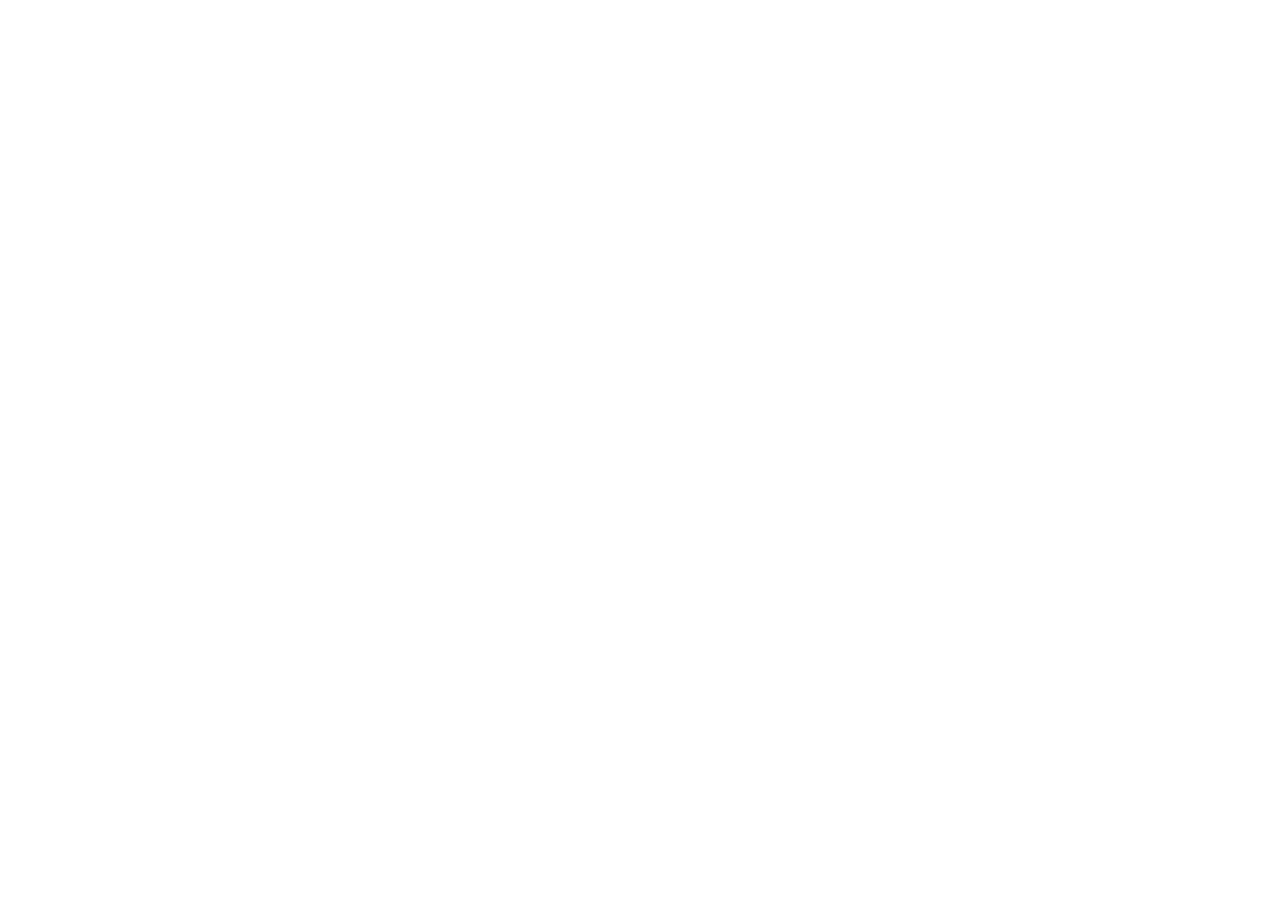
==== commit 768b632b: "Ancien site : redirection vers astradashboard.github.io Co-Authored-By: Claude Opus 5.5 <noreply@ant" ====
--- a/docs/index.html
+++ b/docs/index.html
@@ -1,188 +1,5 @@
-<!doctype html>
-<html lang="fr">
-<head>
-<meta charset="utf-8">
-<meta name="viewport" content="width=device-width, initial-scale=1">
-<title>ASTRA Dashboard · Le dashboard des traders prop firm</title>
-<meta name="description" content="ASTRA Dashboard : capital en direct, statistiques personnalisables, journal de trading automatique, rapport PDF mensuel, calendrier économique et cartes de résultats à partager. Pour tes comptes FTMO et prop firms sur MetaTrader 5.">
-<link rel="icon" href="img/favicon.png">
-<link rel="preconnect" href="https://fonts.googleapis.com"><link rel="preconnect" href="https://fonts.gstatic.com" crossorigin>
-<link href="https://fonts.googleapis.com/css2?family=Inter:wght@400;500;600;700;800;900&display=swap" rel="stylesheet">
-<link rel="stylesheet" href="style.css">
-<meta property="og:title" content="ASTRA Dashboard · Le dashboard des traders prop firm">
-<meta property="og:description" content="Tous tes comptes prop firm, tes stats, ton journal et ton rapport PDF au même endroit. Essai gratuit 7 jours.">
-<meta property="og:image" content="img/dashboard.webp">
-</head>
-<body>
-
-<header class="nav"><div class="wrap">
-  <a class="brand" href="#"><img src="img/logo-emblem.png" alt=""><div>ASTRA <span>CAPITAL</span></div></a>
-  <nav onclick="document.body.classList.remove('menu-open')"><a href="#fonctions">Fonctions</a><a href="#tarifs">Tarifs</a><a href="#demarrer">Démarrer</a><a href="#faq">FAQ</a></nav>
-  <a class="btn primary" href="#offre-essai" data-essai>Essai gratuit</a><button class="burger" type="button" aria-label="Menu" aria-expanded="false" onclick="const o=document.body.classList.toggle('menu-open');this.setAttribute('aria-expanded',o)"><span></span><span></span><span></span></button>
-</div></header>
-
-<main>
-<div class="hero"><div class="wrap">
-  <h1>Le dashboard des traders <span class="gold">prop firm</span>.</h1>
-  <p class="lead">Ton capital en direct, des statistiques personnalisables, un journal de trading qui se remplit tout seul, ton rapport mensuel en PDF en un clic et le calendrier économique. Tous tes comptes, au même endroit.</p>
-  <div class="ctas"><a class="btn primary" href="#offre-essai" data-essai>Essai gratuit 7 jours</a><a class="btn" href="#tarifs">Voir les offres</a></div>
-  <div class="shot"><div class="bar"><i></i><i></i><i></i></div><img src="img/dashboard.webp" alt="Tableau de bord ASTRA : capital en direct, trades en cours et indicateurs" width="1600" height="1355"></div>
-  <div class="demo">Capture réelle de l'application · données de démonstration</div>
-</div></div>
-
-<section id="fonctions"><div class="wrap">
-  <div class="sec-head"><div class="kicker">Fonctions</div><h2>Tout ce qu'il faut pour piloter tes comptes</h2>
-    <p>Connecte ton compte MetaTrader 5 : l'app lit ton capital et tout ton historique, sans aucune saisie.</p></div>
-
-  <div class="feat">
-    <div class="txt"><div class="num">01 · CAPITAL</div><h3>Ton capital en direct, et son évolution jour après jour</h3>
-      <p>Le capital de chaque compte, le résultat du mois en euros et en %, et la courbe d'évolution que tu peux zoomer sur la période de ton choix.</p>
-      <ul><li>Capital (équité) mis à jour à la seconde</li><li>Courbe de capital : 1 semaine, 1 mois, 1 an ou tout l'historique</li><li>Calendrier des jours gagnants et perdants</li><li>Affichage en EUR, USD, CHF, JPY ou AUD</li></ul></div>
-    <div class="vis"><div class="frame"><img src="img/capital.webp" alt="Capital en direct" loading="lazy"></div><div class="frame"><img src="img/courbe.webp" alt="Courbe d'évolution du capital" loading="lazy"></div></div>
-  </div>
-
-  <div class="feat rev">
-    <div class="txt"><div class="num">02 · STATISTIQUES</div><h3>Des statistiques 100 % personnalisables</h3>
-      <p>Choisis les indicateurs que tu veux suivre, range-les dans l'ordre que tu veux, et analyse un mois précis ou tout l'historique du compte.</p>
-      <ul><li>Taux de réussite, profit factor, drawdown max, meilleur et pire jour…</li><li>Résultat en R, calculé avec ton propre risque par trade</li><li>Ajout, retrait et déplacement des indicateurs en un geste</li></ul></div>
-    <div class="vis"><div class="frame"><img src="img/stats.webp" alt="Indicateurs du compte" loading="lazy"></div><div class="over"><img src="img/stats-perso.webp" alt="Personnalisation des indicateurs" loading="lazy"></div></div>
-  </div>
-
-  <div class="feat">
-    <div class="txt"><div class="num">03 · CALENDRIER ÉCONOMIQUE</div><h3>Les annonces qui font bouger le marché</h3>
-      <p>Le calendrier économique est intégré au dashboard : NFP, CPI, décisions de la Fed et de la BCE… avec les prévisions et les chiffres précédents.</p>
-      <ul><li>Filtre par importance (1, 2 ou 3 étoiles) et par zone</li><li>Heures dans ton fuseau horaire</li><li>Actualités économiques par thème : US, Europe, Asie, crypto</li></ul></div>
-    <div class="vis"><div class="frame"><img src="img/calendrier.webp" alt="Calendrier économique" loading="lazy"></div></div>
-  </div>
-
-  <div class="feat rev">
-    <div class="txt"><div class="num">04 · JOURNAL + RAPPORT PDF</div><h3>Ton journal se remplit seul. Ton rapport mensuel en un clic.</h3>
-      <p>Chaque trade est enregistré automatiquement avec tous ses détails. En fin de mois, un clic suffit pour obtenir ton bilan complet en PDF.</p>
-      <ul><li>Date, symbole, sens, volume, frais, résultat en € , en % et en R</li><li>Filtres par mois, trades gagnants ou perdants</li><li>Rapport PDF : synthèse, courbe et liste de tous les trades <b class="gold">· offre Pro</b></li></ul></div>
-    <div class="vis"><div class="frame"><img src="img/journal.webp" alt="Journal de trading" loading="lazy"></div><div class="over paper"><img src="img/rapport.webp" alt="Rapport mensuel PDF" loading="lazy"></div></div>
-  </div>
-
-  <div class="feat">
-    <div class="txt"><div class="num">05 · CARTES DE RÉSULTATS</div><h3>Tes résultats, prêts à partager sur les réseaux</h3>
-      <p>Génère une image soignée de ton jour, de ta semaine ou de ton mois, prête à poster sur TikTok, Instagram ou dans ton groupe.<span class="tag-pro">PRO</span></p>
-      <ul><li>Formats post, story et carré</li><li>Affichage en montant, en % ou en R</li><li>Ton pseudo et un QR code vers la preuve de tes trades</li></ul></div>
-    <div class="vis cards"><img class="c1" src="img/carte-story.webp" alt="Carte de résultats en story" loading="lazy"><img class="c2" src="img/carte-post.webp" alt="Carte de résultats du mois" loading="lazy"><img class="c3" src="img/carte-carre.webp" alt="Carte de résultats carrée" loading="lazy"></div>
-  </div>
-</div></section>
-
-<section style="padding-top:0"><div class="wrap">
-  <div class="sec-head"><div class="kicker">Et aussi</div><h2>Les petits plus qui changent tout</h2></div>
-  <div class="more">
-    <div><i>●</i><b>Suivi en direct <span class="tag-pro">PRO</span></b><span>Tes positions ouvertes et leur résultat, mis à jour chaque seconde.</span></div>
-    <div><i>↗</i><b>Marchés en temps réel</b><span>Dow Jones, Nasdaq, DAX, or, pétrole, forex, crypto : les cours de ton broker.</span></div>
-    <div><i>▦</i><b>Graphiques TradingView</b><span>Jusqu'à 4 graphiques dans ton tableau de bord, avec ton compte TradingView.</span></div>
-    <div><i>?</i><b>Assistant d'aide</b><span>Pose ta question, il t'explique comment utiliser chaque fonction.</span></div>
-    <div><i>⇄</i><b>Plusieurs comptes</b><span>Passe d'un compte à l'autre ou vois-les tous ensemble.<span class="tag-pro">PRO</span></span></div>
-    <div><i>◐</i><b>Mode discret</b><span>Masque tes numéros de compte pour tes vidéos et tes captures.</span></div>
-  </div>
-</div></section>
-
-<section id="tarifs"><div class="wrap">
-  <div class="sec-head"><div class="kicker">Tarifs</div><h2>Commence gratuitement, choisis ensuite</h2><p>7 jours d'essai sans carte bancaire. Abonnement sans engagement, résiliable à tout moment.</p></div>
-  <div class="billing"><div class="seg" id="billing"><button type="button" data-v="month" class="on">Mensuel</button><button type="button" data-v="year">Annuel <span class="save">−20 %</span></button></div></div>
-  <div class="plans" id="plans"></div>
-  <div class="trust"><span><b>Sans engagement</b> · résiliable à tout moment</span><span><b>Paiement sécurisé</b> par Lemon Squeezy</span><span><b>Prix TTC</b> · TVA incluse</span></div>
-</div></section>
-
-<section id="demarrer"><div class="wrap">
-  <div class="sec-head"><div class="kicker">Démarrer</div><h2>Prêt en 3 minutes</h2></div>
-  <div class="steps">
-    <div><b>Télécharge l'app</b><span>Application gratuite pour Windows 10 et 11. MetaTrader 5 doit être installé sur le PC.</span></div>
-    <div><b>Connecte ton compte</b><span>Numéro de compte, serveur et mot de passe investisseur (lecture seule) : l'app ne passe jamais d'ordre.</span></div>
-    <div><b>Profite de l'essai</b><span>7 jours gratuits, puis choisis l'offre Essentiel ou Pro. Ta clé arrive par e-mail.</span></div>
-  </div>
-  <div class="dl">
-    <div><h3>ASTRA Dashboard pour Windows</h3><p>Décompresse le dossier, puis lance « Lancer ASTRA Dashboard ». Les mises à jour s'installent ensuite toutes seules.</p></div>
-    <a class="btn primary" href="https://github.com/collignonguillian-design/astra-dashboard/archive/refs/heads/main.zip">Télécharger pour Windows</a>
-  </div>
-</div></section>
-
-<section id="faq" style="padding-top:0"><div class="wrap">
-  <div class="sec-head"><div class="kicker">FAQ</div><h2>Questions fréquentes</h2></div>
-  <div class="faq">
-    <details><summary>Avec quelles prop firms ça marche ?</summary><p>Avec tous les comptes MetaTrader 5 : FTMO et les autres prop firms ou brokers qui utilisent MT5. Il suffit du numéro de compte, du serveur et du mot de passe.</p></details>
-    <details><summary>Mes identifiants sont-ils en sécurité ?</summary><p>Oui. Tout reste sur ton PC : les mots de passe mémorisés sont rangés dans le Gestionnaire d'identification de Windows et ne sont envoyés à aucun serveur. Le mot de passe investisseur suffit, il ne permet que la lecture.</p></details>
-    <details><summary>L'app peut-elle passer des ordres ?</summary><p>Non. ASTRA Dashboard lit seulement ton capital et ton historique pour les analyser. Elle ne passe, ne modifie et ne ferme jamais aucune position.</p></details>
-    <details><summary>Ça fonctionne sur Mac ou sur téléphone ?</summary><p>Pour l'instant, l'application fonctionne sur Windows 10 et 11, avec MetaTrader 5 installé.</p></details>
-    <details><summary>Comment se passe l'essai gratuit ?</summary><p>Tu installes l'app et tu cliques sur « Commencer l'essai gratuit » : 7 jours d'accès, sans carte bancaire. À la fin de l'essai, tu choisis une offre pour continuer.</p></details>
-    <details><summary>Quelle différence entre Essentiel et Pro ?</summary><p>Essentiel permet de connecter 1 compte. Pro permet jusqu'à 50 comptes et ajoute la vue « tous les comptes », le suivi en direct des positions, le rapport PDF mensuel et les cartes de résultats à partager.</p></details>
-    <details><summary>Comment annuler mon abonnement ?</summary><p>Depuis la page Tarification de l'app (« Gérer mon abonnement ») ou depuis le lien reçu par e-mail. Sans engagement : l'accès reste ouvert jusqu'à la fin de la période payée.</p></details>
-    <details><summary>Je peux l'utiliser sur plusieurs PC ?</summary><p>Oui, ta clé fonctionne sur 2 PC. Tu peux aussi la retirer d'un PC pour l'utiliser sur un autre.</p></details>
-  </div>
-</div></section>
-
-<section class="community" style="padding-top:0"><div class="wrap">
-  <div class="sec-head" style="margin-bottom:0"><div class="kicker">Communauté</div><h2>Rejoins la communauté ASTRA</h2><p>Pose tes questions, partage tes résultats et échange avec d'autres traders prop firm.</p></div>
-  <div class="row">
-    <a class="btn primary" href="https://discord.gg/YSep3qMT9" target="_blank" rel="noopener"><img src="img/discord-dark.png" alt="">Rejoindre la communauté</a>
-    <a class="btn" href="https://www.tiktok.com/@astracapital1" target="_blank" rel="noopener">Suis-moi sur TikTok</a>
-  </div>
-</div></section>
-</main>
-
-<footer><div class="wrap">
-  <div><a class="brand" href="#" style="margin:0 0 12px"><img src="img/logo-emblem.png" alt=""><div>ASTRA <span>CAPITAL</span></div></a>
-    Le dashboard des traders prop firm.<br>Contact : <a href="mailto:astracapital369@gmail.com" style="display:inline">astracapital369@gmail.com</a></div>
-  <div><b>Produit</b><a href="#fonctions">Fonctions</a><a href="#tarifs">Tarifs</a><a href="#demarrer">Télécharger</a><a href="#faq">FAQ</a></div>
-  <div><b>Informations légales</b><a href="conditions.html">Conditions générales de vente</a><a href="remboursement.html">Politique de remboursement</a><a href="confidentialite.html">Politique de confidentialité</a><a href="mentions-legales.html">Mentions légales</a></div>
-  <div class="risk">ASTRA Dashboard est un outil d'analyse de tes comptes de trading. Il ne fournit aucun conseil en investissement. Le trading comporte un risque élevé de perte en capital. Les captures présentées utilisent des données de démonstration. FTMO, MetaTrader et TradingView sont des marques de leurs propriétaires respectifs ; ASTRA Dashboard n'est ni affilié ni approuvé par ces sociétés. © 2026 ASTRA CAPITAL.</div>
-</div></footer>
-
-<script>
-// Liens de paiement Lemon Squeezy : à remplir dès qu'ils sont créés
-const CHECKOUT = { essentiel: { month: '', year: '' }, pro: { month: '', year: '' } };
-const PLANS = [
-  { id: 'essai', name: 'Essai gratuit', acc: 'Sans carte bancaire · 1 compte', month: ['0 €', 'pendant 7 jours'], bill: 'Puis choisis ton offre, sans obligation' },
-  { id: 'essentiel', name: 'Essentiel', acc: '1 compte connecté', month: ['24,95 €', 'par mois'], year: ['20,00 €', 'par mois', '24,95 €', '239,95 €'] },
-  { id: 'pro', name: 'Pro', acc: "Jusqu'à 50 comptes connectés", badge: 'LE PLUS COMPLET', month: ['34,95 €', 'par mois'], year: ['28,00 €', 'par mois', '34,95 €', '335,95 €'] },
-];
-const FEATS = [
-  ['Comptes de trading connectés', '1', '1', "Jusqu'à 50"],
-  ['Vue « Tous les comptes » cumulée', 0, 0, 1],
-  ['Suivi en direct des positions', 0, 0, 1],
-  ['Rapport PDF mensuel', 0, 0, 1],
-  ['Cartes de résultats à partager', 0, 0, 1],
-  ['Capital, courbe et calendrier des résultats', 1, 1, 1],
-  ['Statistiques personnalisables', 1, 1, 1],
-  ['Journal de trading automatique', 1, 1, 1],
-  ['Calendrier économique et actualités', 1, 1, 1],
-  ['Graphiques TradingView et cours des marchés', 1, 1, 1],
-  ['Mises à jour automatiques', 1, 1, 1],
-];
-let billing = 'month', sel = 'pro';
-function render() {
-  const box = document.getElementById('plans'); box.innerHTML = '';
-  PLANS.forEach((p, i) => {
-    const yr = billing === 'year' && p.year, pr = yr ? p.year : p.month;
-    const on = p.id === sel;
-    const c = document.createElement('div'); c.className = 'plan' + (on ? ' best' : ''); c.tabIndex = 0; c.setAttribute('role', 'radio'); c.setAttribute('aria-checked', on);
-    if (p.id === 'essai') c.id = 'offre-essai';
-    c.onclick = e => { if (!e.target.closest('a') && sel !== p.id) { sel = p.id; render(); } };
-    c.onkeydown = e => { if (e.key === 'Enter' || e.key === ' ') { e.preventDefault(); sel = p.id; render(); } };
-    let h = (p.badge ? `<div class="badge">${p.badge}</div>` : '') + `<h3>${p.name}</h3><div class="acc">${p.acc}</div>`;
-    h += `<div class="price">${yr ? `<s>${pr[2]}</s>` : ''}<b>${pr[0]}</b><span>${pr[1]}</span></div>`;
-    h += `<div class="bill">${yr ? `Facturé ${pr[3]} par an · <b>−20 %</b>` : p.bill || (p.year ? `Ou ${p.year[0]}/mois en annuel` : '')}</div><ul>`;
-    for (const f of FEATS) { const v = f[i + 1]; h += `<li class="${v ? '' : 'no'}">${f[0]}${typeof v === 'string' ? ` · <b style="color:var(--gold2)">${v}</b>` : ''}</li>`; }
-    h += '</ul>';
-    if (p.id === 'essai') h += `<a class="btn${on ? ' primary' : ''}" href="#demarrer">Commencer l'essai gratuit</a>`;
-    else { const url = CHECKOUT[p.id][billing]; h += url ? `<a class="btn${on ? ' primary' : ''}" href="${url}">S'abonner</a>` : `<a class="btn${on ? ' primary' : ''}" aria-disabled="true">Bientôt disponible</a>`; }
-    c.innerHTML = h; box.appendChild(c);
-  });
-}
-document.querySelectorAll('#billing button').forEach(b => b.onclick = () => {
-  billing = b.dataset.v; document.querySelectorAll('#billing button').forEach(x => x.classList.toggle('on', x === b)); render();
-});
-render();
-// « Essai gratuit » : va pile sur la carte de l'essai et la sélectionne
-document.querySelectorAll('[data-essai]').forEach(a => a.onclick = e => {
-  e.preventDefault(); sel = 'essai'; render();
-  document.getElementById('offre-essai').scrollIntoView({ behavior: 'smooth', block: 'start' });
-});
-</script>
-</body>
-</html>
+<!doctype html><html lang="fr"><head><meta charset="utf-8"><meta name="viewport" content="width=device-width, initial-scale=1">
+<title>ASTRA Dashboard</title><meta name="robots" content="noindex"><link rel="canonical" href="https://astradashboard.github.io/"><meta http-equiv="refresh" content="0; url=https://astradashboard.github.io/">
+<script>location.replace("https://astradashboard.github.io/" + location.hash)</script>
+<style>body{margin:0;background:#080b12;color:#eef1f6;font:16px system-ui,sans-serif;display:grid;place-items:center;min-height:100vh}a{color:#e2ab66}</style></head>
+<body><p>Le site a déménagé : <a href="https://astradashboard.github.io/">https://astradashboard.github.io/</a></p></body></html>
